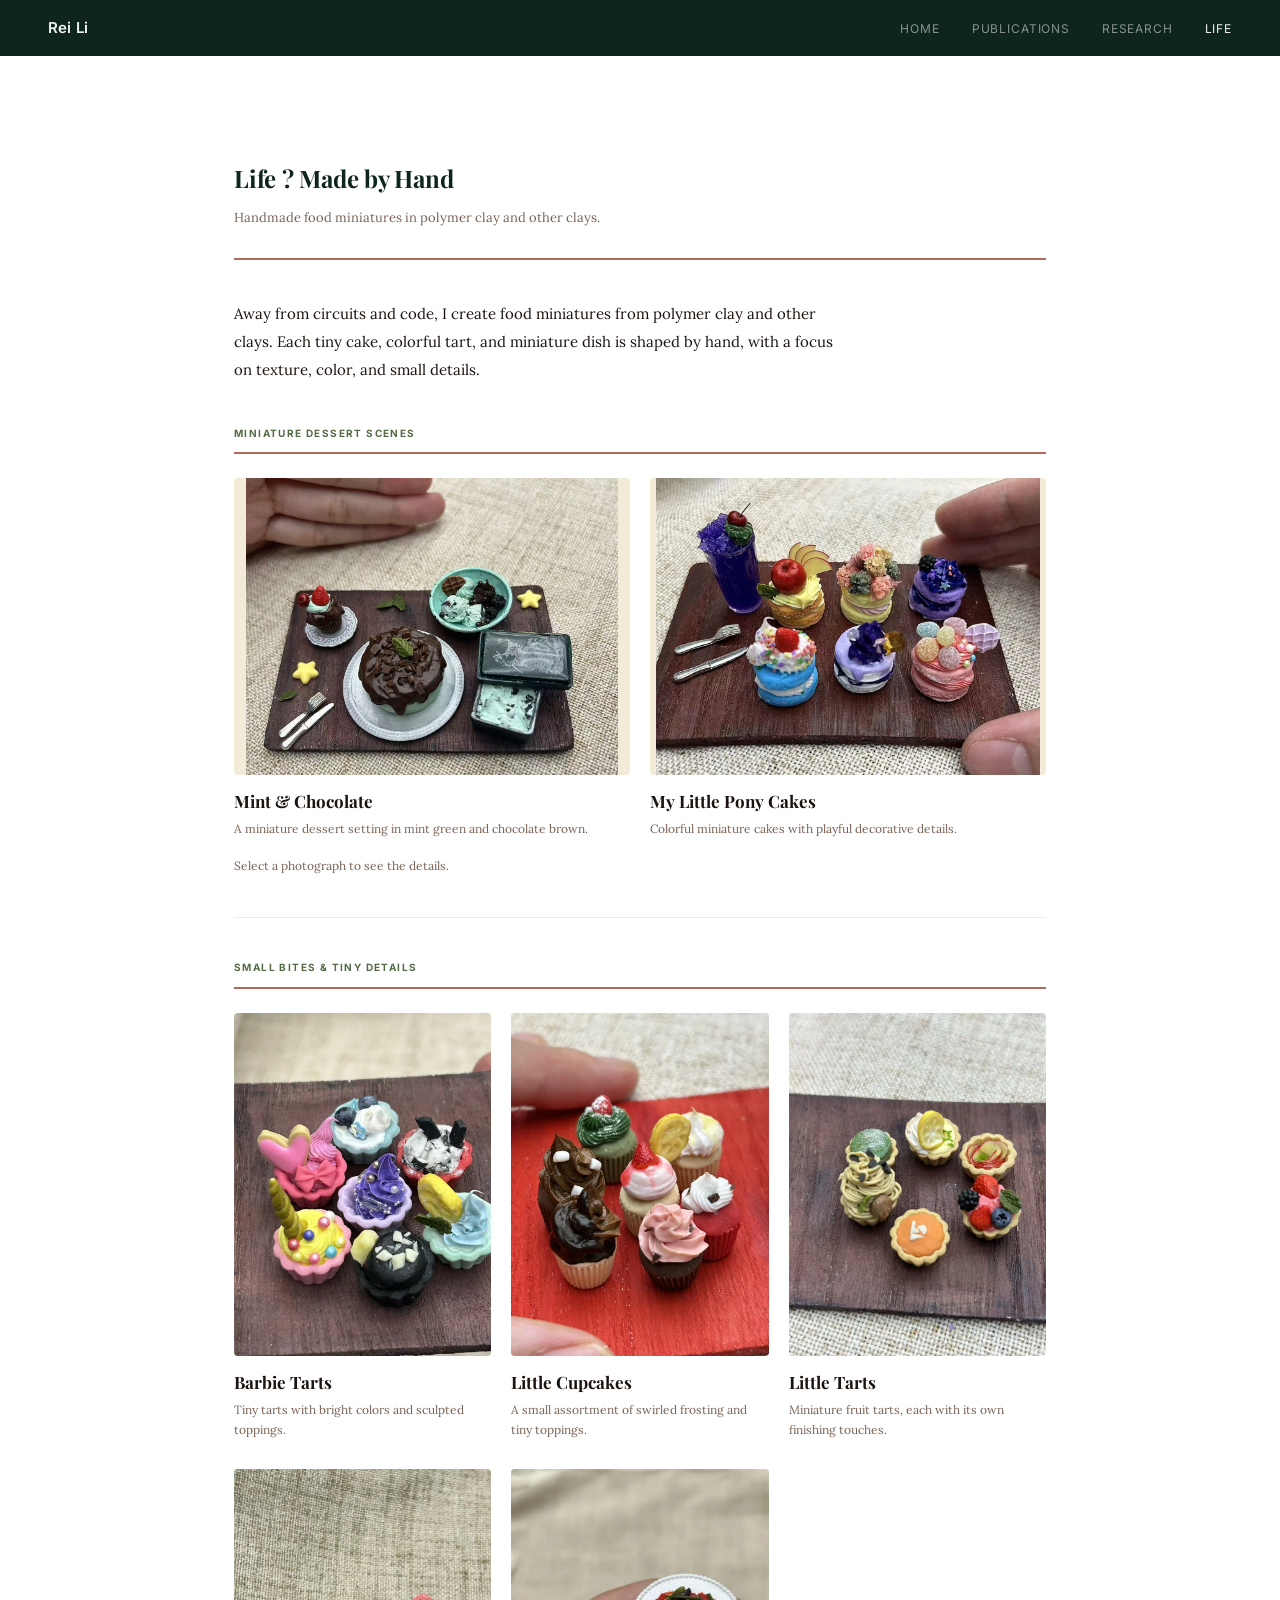
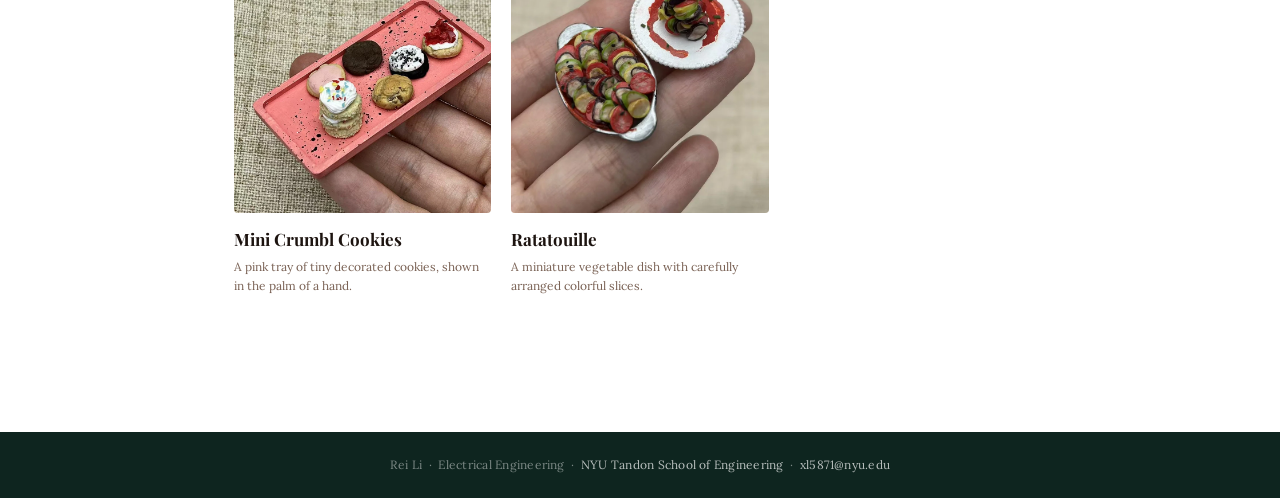
==== life.html @ 64b97b6e "Initial commit" ====
<!DOCTYPE html>
<html lang="en">
<head>
  <meta charset="UTF-8" />
  <meta name="viewport" content="width=device-width, initial-scale=1.0" />
  <title>Life — Rei Li</title>
  <link rel="preconnect" href="https://fonts.googleapis.com" />
  <link rel="preconnect" href="https://fonts.gstatic.com" crossorigin />
  <link href="https://fonts.googleapis.com/css2?family=Playfair+Display:ital,wght@0,600;0,700;1,600&family=Lora:ital,wght@0,400;0,500;1,400&family=Inter:wght@400;500;600;700&display=swap" rel="stylesheet" />
  <link rel="stylesheet" href="style.css" />
  <style>
    :root {
      --dark: #0E251F; --primary: #556B46; --accent: #B26B5A;
      --light: #F2EBD8; --warm: #DFA89A; --text: #1c130f; --muted: #7a6255;
    }
    .life-intro { max-width: 620px; font-size: 15px; }
    .gallery-grid { display: grid; grid-template-columns: repeat(3, minmax(0, 1fr)); gap: 30px 20px; }
    .gallery-featured { grid-template-columns: repeat(2, minmax(0, 1fr)); }
    .gallery-photo { display: block; background: var(--light); border-radius: 4px; overflow: hidden; }
    .gallery-photo img { display: block; width: 100%; height: auto; aspect-ratio: 3 / 4; object-fit: contain; }
    .gallery-featured img { aspect-ratio: 4 / 3; }
    .gallery-photo:focus-visible { outline: 3px solid var(--primary); outline-offset: 4px; }
    figcaption { margin-top: 12px; font-size: 12px; line-height: 1.65; color: var(--muted); }
    figcaption strong { display: block; font-family: 'Playfair Display', Georgia, serif; font-size: 17px; color: var(--text); margin-bottom: 4px; }
    .gallery-note { font-size: 12px; color: var(--muted); margin-top: 16px; }
    @media (max-width: 640px) { .gallery-grid { grid-template-columns: repeat(2, minmax(0, 1fr)); gap: 24px 14px; } }
    @media (max-width: 420px) { .gallery-featured { grid-template-columns: 1fr; } }
  </style>
</head>
<body>

<nav>
  <span class="nav-brand">Rei Li</span>
  <ul class="nav-links">
    <li><a href="index.html">Home</a></li>
    <li><a href="publications.html">Publications</a></li>
    <li><a href="research.html">Research</a></li>
    <li><a href="life.html" class="active">Life</a></li>
  </ul>
</nav>

<main class="page-wrapper">
  <div class="page-header">
    <h1>Life ? Made by Hand</h1>
    <p>Handmade food miniatures in polymer clay and other clays.</p>
  </div>
  <p class="life-intro">Away from circuits and code, I create food miniatures from polymer clay and other clays. Each tiny cake, colorful tart, and miniature dish is shaped by hand, with a focus on texture, color, and small details.</p>
  <section>
    <h2>Miniature Dessert Scenes</h2>
    <div class="gallery-grid gallery-featured">
      <figure class="gallery-card">
        <a class="gallery-photo" href="photo/web/mint-chocolate.webp" aria-label="View Mint &amp; Chocolate at full size">
          <img src="photo/web/mint-chocolate.webp" alt="A miniature dessert setting in mint green and chocolate brown." loading="eager" decoding="async" width="1200" height="956" />
        </a>
        <figcaption><strong>Mint &amp; Chocolate</strong>A miniature dessert setting in mint green and chocolate brown.</figcaption>
      </figure>
      <figure class="gallery-card">
        <a class="gallery-photo" href="photo/web/mlp-cake.webp" aria-label="View My Little Pony Cakes at full size">
          <img src="photo/web/mlp-cake.webp" alt="Colorful miniature cakes with playful decorative details." loading="eager" decoding="async" width="1200" height="928" />
        </a>
        <figcaption><strong>My Little Pony Cakes</strong>Colorful miniature cakes with playful decorative details.</figcaption>
      </figure>
    </div>
    <p class="gallery-note">Select a photograph to see the details.</p>
  </section>
  <section>
    <h2>Small Bites &amp; Tiny Details</h2>
    <div class="gallery-grid">
      <figure class="gallery-card">
        <a class="gallery-photo" href="photo/web/barbie-tart.webp" aria-label="View Barbie Tarts at full size">
          <img src="photo/web/barbie-tart.webp" alt="Tiny tarts with bright colors and sculpted toppings." loading="lazy" decoding="async" width="900" height="1200" />
        </a>
        <figcaption><strong>Barbie Tarts</strong>Tiny tarts with bright colors and sculpted toppings.</figcaption>
      </figure>
      <figure class="gallery-card">
        <a class="gallery-photo" href="photo/web/little-cupcake.webp" aria-label="View Little Cupcakes at full size">
          <img src="photo/web/little-cupcake.webp" alt="A small assortment of swirled frosting and tiny toppings." loading="lazy" decoding="async" width="900" height="1200" />
        </a>
        <figcaption><strong>Little Cupcakes</strong>A small assortment of swirled frosting and tiny toppings.</figcaption>
      </figure>
      <figure class="gallery-card">
        <a class="gallery-photo" href="photo/web/little-tart.webp" aria-label="View Little Tarts at full size">
          <img src="photo/web/little-tart.webp" alt="Miniature fruit tarts, each with its own finishing touches." loading="lazy" decoding="async" width="900" height="1200" />
        </a>
        <figcaption><strong>Little Tarts</strong>Miniature fruit tarts, each with its own finishing touches.</figcaption>
      </figure>
      <figure class="gallery-card">
        <a class="gallery-photo" href="photo/web/mini-crumbl-cookies.webp" aria-label="View Mini Crumbl Cookies at full size">
          <img src="photo/web/mini-crumbl-cookies.webp" alt="A pink tray of tiny decorated cookies, shown in the palm of a hand." loading="lazy" decoding="async" width="900" height="1200" />
        </a>
        <figcaption><strong>Mini Crumbl Cookies</strong>A pink tray of tiny decorated cookies, shown in the palm of a hand.</figcaption>
      </figure>
      <figure class="gallery-card">
        <a class="gallery-photo" href="photo/web/ratatouille.webp" aria-label="View Ratatouille at full size">
          <img src="photo/web/ratatouille.webp" alt="A miniature vegetable dish with carefully arranged colorful slices." loading="lazy" decoding="async" width="900" height="1200" />
        </a>
        <figcaption><strong>Ratatouille</strong>A miniature vegetable dish with carefully arranged colorful slices.</figcaption>
      </figure>
    </div>
  </section>
</main>

<footer>
  Rei Li &nbsp;·&nbsp; Electrical Engineering &nbsp;·&nbsp;
  <a href="https://engineering.nyu.edu/" target="_blank">NYU Tandon School of Engineering</a>
  &nbsp;·&nbsp;
  <a href="mailto:xl5871@nyu.edu">xl5871@nyu.edu</a>
</footer>

</body>
</html>
---- style.css ----
/* ── Default theme variables (overridden per page) ── */
:root {
  --dark:    #1a1a1a;
  --primary: #444;
  --accent:  #ccc;
  --light:   #f5f5f5;
  --warm:    #999;
  --text:    #1a1a1a;
  --muted:   #777;
}

*, *::before, *::after { box-sizing: border-box; margin: 0; padding: 0; }

body {
  font-family: 'Lora', Georgia, serif;
  font-size: 17px;
  line-height: 1.85;
  color: var(--text);
  background: #fff;
}

h1, h2, h3 {
  font-family: 'Playfair Display', Georgia, serif;
}

a { color: var(--primary); text-decoration: none; }
a:hover { text-decoration: underline; }

/* ── NAV ── */
nav {
  position: sticky;
  top: 0;
  z-index: 100;
  background: var(--dark);
  display: flex;
  align-items: center;
  justify-content: space-between;
  padding: 0 48px;
  height: 56px;
}

.nav-brand {
  color: rgba(255,255,255,0.95);
  font-family: 'Inter', sans-serif;
  font-size: 15px;
  font-weight: 600;
  letter-spacing: 0.01em;
}

.nav-links {
  display: flex;
  gap: 32px;
  list-style: none;
}

.nav-links a {
  color: rgba(255,255,255,0.5);
  font-family: 'Inter', sans-serif;
  font-size: 12px;
  letter-spacing: 0.07em;
  text-transform: uppercase;
  transition: color 0.2s;
}

.nav-links a:hover,
.nav-links a.active {
  color: rgba(255,255,255,0.95);
  text-decoration: none;
}

/* ── PAGE SHELL ── */
.page-wrapper {
  max-width: 860px;
  margin: 0 auto;
  padding: 56px 24px 96px;
}

/* ── HOME HERO ── */
.hero {
  display: grid;
  grid-template-columns: 1fr;
  gap: 48px;
  align-items: start;
  padding: 56px 0 48px;
  border-bottom: 1px solid var(--accent);
}

.hero-info h1 {
  font-size: 28px;
  font-weight: 700;
  letter-spacing: -0.01em;
  color: var(--dark);
  margin-bottom: 4px;
}

.hero-info .title {
  font-size: 14px;
  color: var(--primary);
  font-weight: 500;
  margin-bottom: 2px;
}

.hero-info .institution {
  font-size: 13px;
  color: var(--muted);
  margin-bottom: 20px;
}

.hero-bio {
  font-size: 16px;
  line-height: 1.85;
  margin-bottom: 14px;
}

.contact-links {
  display: flex;
  flex-wrap: wrap;
  gap: 8px;
  margin-top: 20px;
}

.contact-links a {
  display: inline-flex;
  align-items: center;
  gap: 5px;
  font-size: 12px;
  padding: 4px 14px;
  border: 1px solid var(--primary);
  border-radius: 2px;
  color: var(--primary);
  transition: background 0.2s, color 0.2s;
}

.contact-links a:hover {
  background: var(--primary);
  color: #fff;
  text-decoration: none;
}

/* ── SECTIONS ── */
section {
  padding: 40px 0;
  border-bottom: 1px solid var(--light);
}

section:last-child { border-bottom: none; }

section h2 {
  font-family: 'Inter', sans-serif;
  font-size: 10px;
  font-weight: 700;
  letter-spacing: 0.14em;
  text-transform: uppercase;
  color: var(--primary);
  margin-bottom: 24px;
  padding-bottom: 10px;
  border-bottom: 2px solid var(--accent);
}

section h3 {
  font-size: 14px;
  font-weight: 600;
  margin-bottom: 4px;
}

/* ── INTERESTS ── */
.interests-grid {
  display: grid;
  grid-template-columns: 1fr 1fr;
  gap: 24px;
}

.interest-group p {
  font-size: 11px;
  font-weight: 700;
  color: var(--primary);
  text-transform: uppercase;
  letter-spacing: 0.08em;
  margin-bottom: 10px;
}

.interest-group ul {
  list-style: none;
  display: flex;
  flex-direction: column;
  gap: 5px;
}

.interest-group ul li {
  font-size: 15px;
  padding-left: 14px;
  position: relative;
}

.interest-group ul li::before {
  content: '–';
  position: absolute;
  left: 0;
  color: var(--warm);
}

/* ── PUBLICATION ENTRIES ── */
.pub-group { margin-bottom: 28px; }

.pub-group-title {
  font-size: 11px;
  font-weight: 600;
  color: var(--muted);
  text-transform: uppercase;
  letter-spacing: 0.08em;
  margin-bottom: 12px;
}

.pub-entry {
  display: grid;
  grid-template-columns: 44px 1fr;
  gap: 0 10px;
  margin-bottom: 20px;
  align-items: start;
}

.pub-id {
  font-size: 11px;
  font-weight: 700;
  color: var(--primary);
  padding-top: 2px;
  font-family: 'Courier New', monospace;
}

.pub-body h3 {
  font-size: 15.5px;
  font-weight: 600;
  line-height: 1.45;
  margin-bottom: 5px;
}

.pub-meta {
  font-size: 12px;
  color: var(--muted);
  margin-bottom: 6px;
  display: flex;
  align-items: center;
  flex-wrap: wrap;
  gap: 6px;
}

.pub-venue { font-style: italic; }

.badge {
  display: inline-block;
  font-family: 'Inter', sans-serif;
  font-size: 10px;
  font-weight: 700;
  padding: 2px 8px;
  border-radius: 2px;
  letter-spacing: 0.04em;
}

.badge-published,
.badge-accepted {
  background: var(--light);
  color: var(--primary);
  border: 1px solid var(--accent);
}

.badge-review {
  background: transparent;
  color: var(--warm);
  border: 1px solid var(--warm);
}

.badge-ei {
  background: var(--warm);
  color: #fff;
}

.badge-thesis {
  background: var(--dark);
  color: #fff;
}

.badge-prep {
  background: transparent;
  color: var(--dark);
  border: 1px solid var(--dark);
}

.pub-abstract {
  font-size: 14px;
  color: #555;
  line-height: 1.7;
  margin-top: 6px;
}

/* ── EXPERIENCE ── */
.exp-entry { margin-bottom: 28px; }

.exp-header {
  display: flex;
  justify-content: space-between;
  align-items: baseline;
  flex-wrap: wrap;
  gap: 4px;
  margin-bottom: 3px;
}

.exp-org {
  font-size: 14px;
  font-weight: 600;
}

.exp-role {
  font-size: 13px;
  color: var(--primary);
}

.exp-meta {
  font-size: 12px;
  color: var(--muted);
  margin-bottom: 6px;
}

.exp-body { font-size: 15px; line-height: 1.75; }

/* ── PROJECT CARDS ── */
.project-card {
  border: 1px solid var(--accent);
  border-left: 3px solid var(--primary);
  border-radius: 2px;
  padding: 20px 24px;
  margin-bottom: 20px;
  background: var(--light);
}

.project-card h3 { font-size: 15px; margin-bottom: 6px; }

.project-status {
  display: inline-block;
  font-size: 10px;
  font-weight: 700;
  color: var(--warm);
  text-transform: uppercase;
  letter-spacing: 0.08em;
  margin-bottom: 10px;
}

.project-card p {
  font-size: 15px;
  line-height: 1.75;
  margin-bottom: 12px;
}

.tags { display: flex; flex-wrap: wrap; gap: 6px; }

.tag {
  font-family: 'Inter', sans-serif;
  font-size: 11px;
  background: #fff;
  border: 1px solid var(--accent);
  color: var(--primary);
  padding: 2px 9px;
  border-radius: 2px;
}

/* ── SKILLS TABLE ── */
.skills-table { width: 100%; border-collapse: collapse; font-size: 13px; font-family: 'Inter', sans-serif; }

.skills-table td { padding: 9px 12px; vertical-align: top; }

.skills-table tr:nth-child(odd) td { background: var(--light); }

.skills-table td:first-child {
  font-weight: 600;
  color: var(--primary);
  width: 180px;
  white-space: nowrap;
}

/* ── PAGE HEADER (inner pages) ── */
.page-header {
  padding: 44px 0 28px;
  border-bottom: 2px solid var(--accent);
  margin-bottom: 40px;
}

.page-header h1 {
  font-size: 24px;
  font-weight: 700;
  letter-spacing: -0.01em;
  color: var(--dark);
}

.page-header p {
  font-size: 13px;
  color: var(--muted);
  margin-top: 6px;
}

/* ── FOOTER ── */
footer {
  background: var(--dark);
  color: rgba(255,255,255,0.45);
  text-align: center;
  font-size: 12px;
  padding: 22px 24px;
  letter-spacing: 0.02em;
}

footer a { color: rgba(255,255,255,0.7); }
footer a:hover { color: #fff; }

/* ── RESPONSIVE ── */
@media (max-width: 640px) {
  .hero { grid-template-columns: 1fr; }
  .interests-grid { grid-template-columns: 1fr; }
  nav { padding: 0 20px; }
  .nav-links { gap: 16px; }
  .exp-header { flex-direction: column; }
}
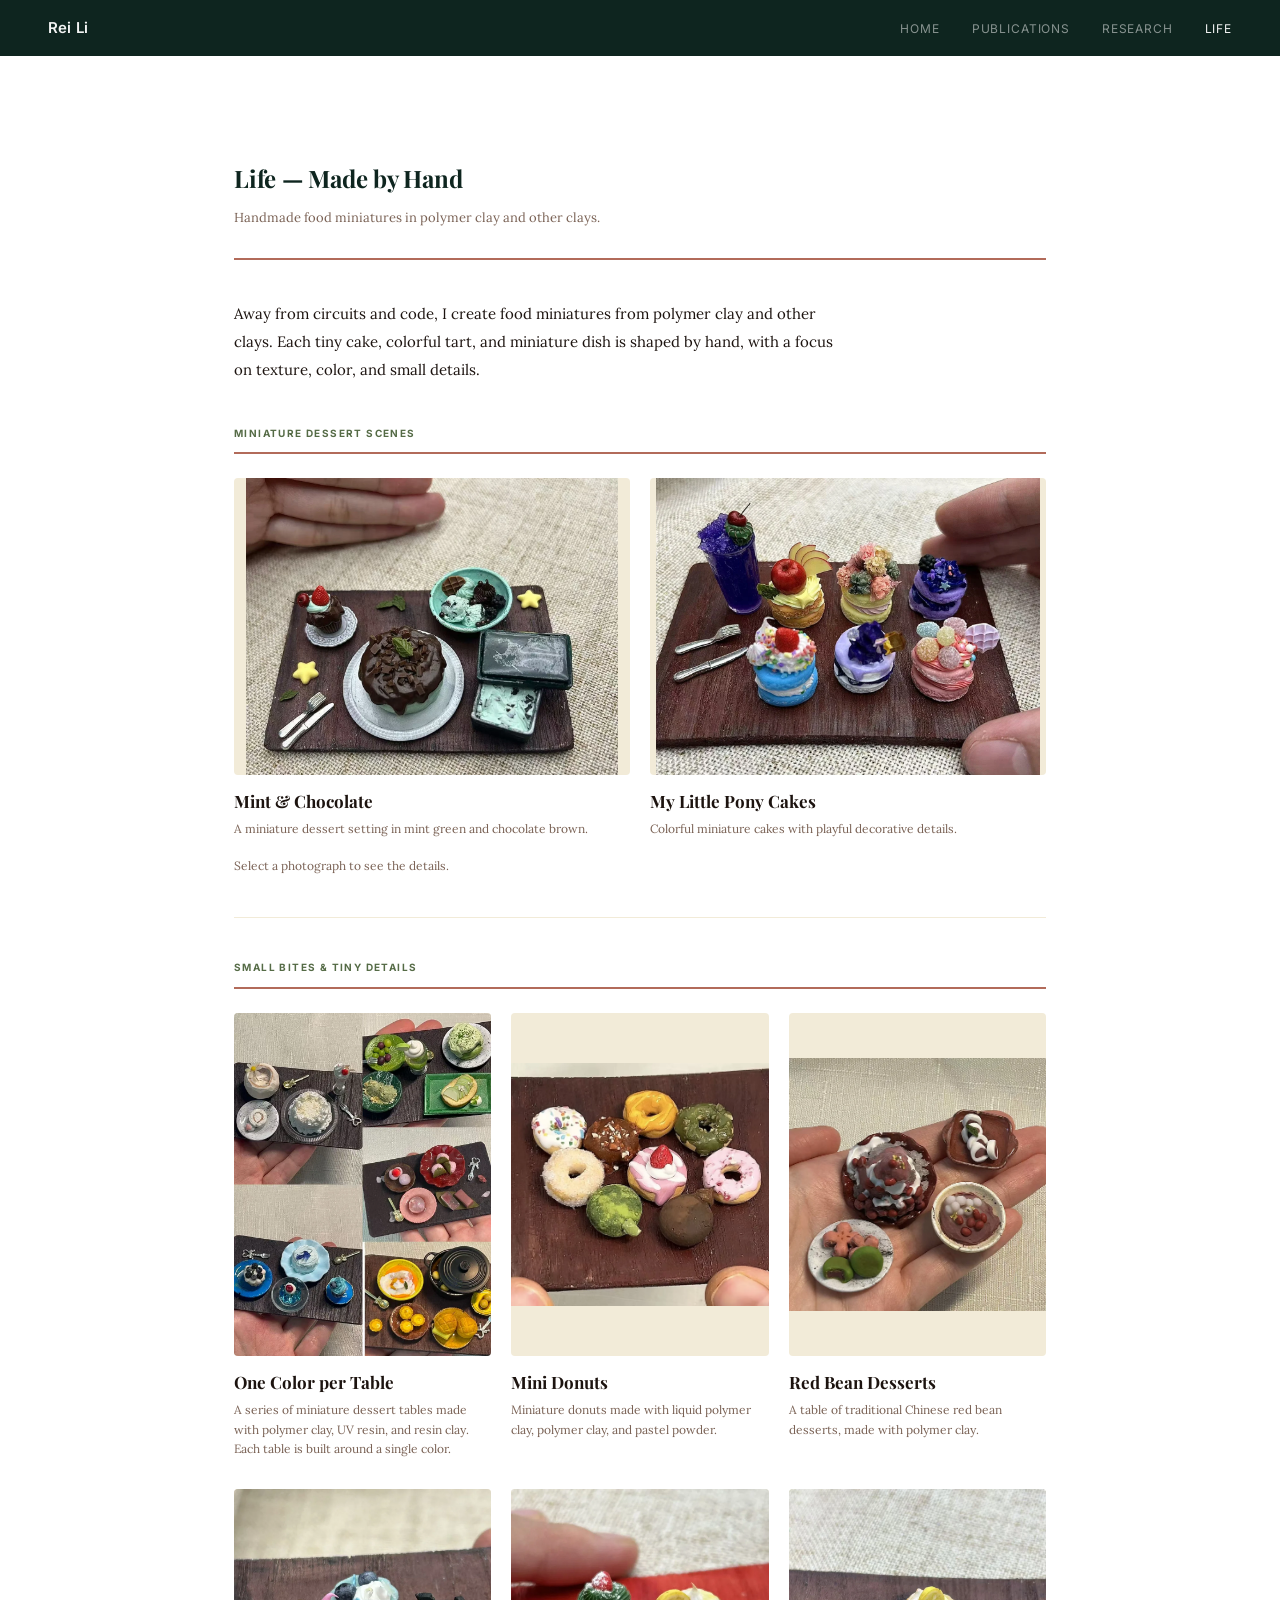
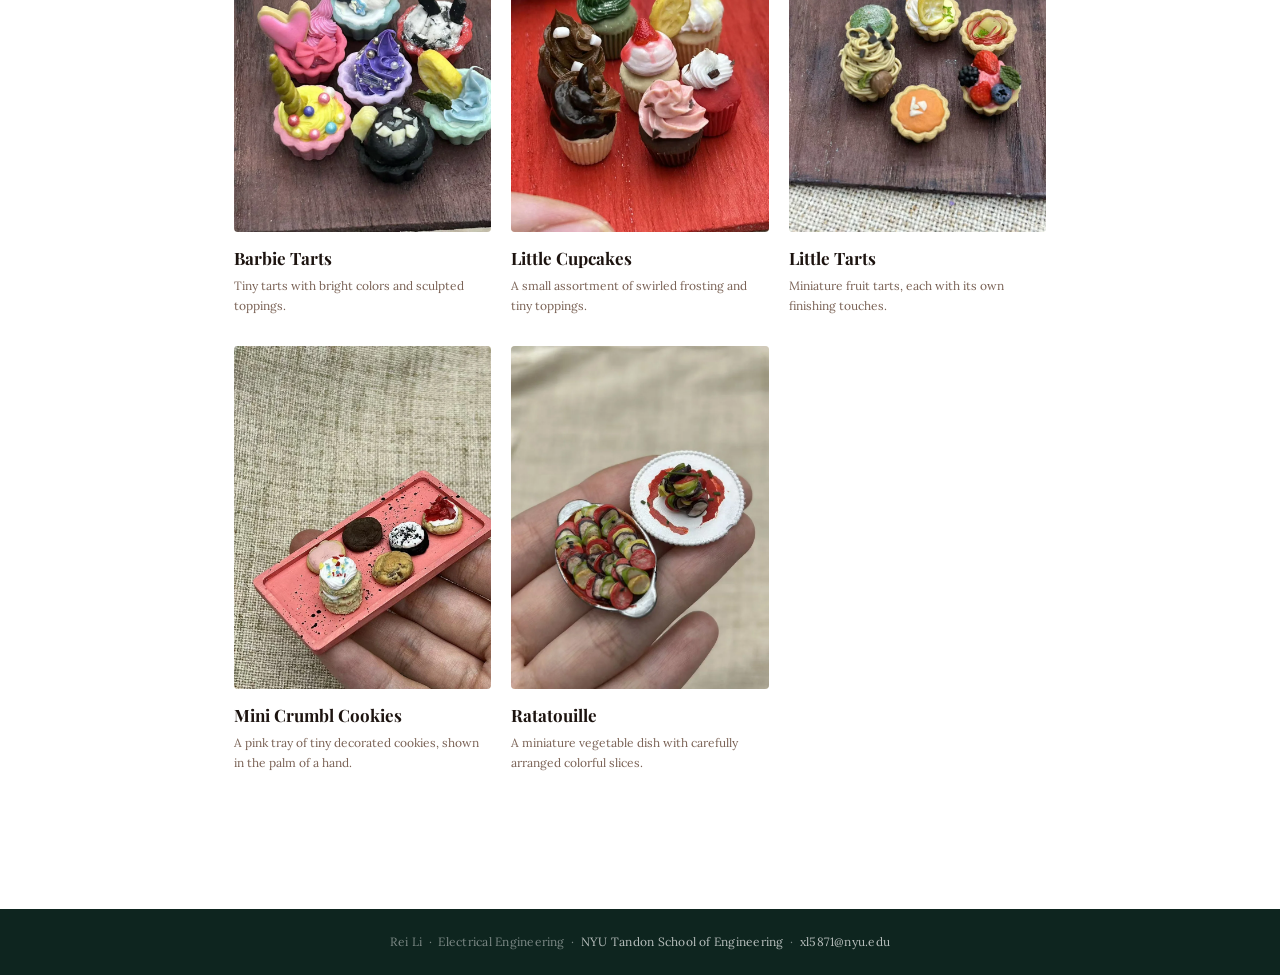
==== commit 2a747785: "Add new miniature works to Life page Co-Authored-By: Claude Opus 5.5 <noreply@anthropic.com>" ====
--- a/life.html
+++ b/life.html
@@ -41,7 +41,7 @@
 
 <main class="page-wrapper">
   <div class="page-header">
-    <h1>Life ? Made by Hand</h1>
+    <h1>Life — Made by Hand</h1>
     <p>Handmade food miniatures in polymer clay and other clays.</p>
   </div>
   <p class="life-intro">Away from circuits and code, I create food miniatures from polymer clay and other clays. Each tiny cake, colorful tart, and miniature dish is shaped by hand, with a focus on texture, color, and small details.</p>
@@ -66,6 +66,24 @@
   <section>
     <h2>Small Bites &amp; Tiny Details</h2>
     <div class="gallery-grid">
+      <figure class="gallery-card">
+        <a class="gallery-photo" href="photo/web/all-colored.webp" aria-label="View One Color per Table at full size">
+          <img src="photo/web/all-colored.webp" alt="A series of miniature dessert tables made with polymer clay, UV resin, and resin clay. Each table is built around a single color." loading="lazy" decoding="async" width="900" height="1200" />
+        </a>
+        <figcaption><strong>One Color per Table</strong>A series of miniature dessert tables made with polymer clay, UV resin, and resin clay. Each table is built around a single color.</figcaption>
+      </figure>
+      <figure class="gallery-card">
+        <a class="gallery-photo" href="photo/web/donut.webp" aria-label="View Mini Donuts at full size">
+          <img src="photo/web/donut.webp" alt="Miniature donuts made with liquid polymer clay, polymer clay, and pastel powder." loading="lazy" decoding="async" width="1170" height="1106" />
+        </a>
+        <figcaption><strong>Mini Donuts</strong>Miniature donuts made with liquid polymer clay, polymer clay, and pastel powder.</figcaption>
+      </figure>
+      <figure class="gallery-card">
+        <a class="gallery-photo" href="photo/web/red-bean.webp" aria-label="View Red Bean Desserts at full size">
+          <img src="photo/web/red-bean.webp" alt="A table of traditional Chinese red bean desserts, made with polymer clay." loading="lazy" decoding="async" width="1200" height="1182" />
+        </a>
+        <figcaption><strong>Red Bean Desserts</strong>A table of traditional Chinese red bean desserts, made with polymer clay.</figcaption>
+      </figure>
       <figure class="gallery-card">
         <a class="gallery-photo" href="photo/web/barbie-tart.webp" aria-label="View Barbie Tarts at full size">
           <img src="photo/web/barbie-tart.webp" alt="Tiny tarts with bright colors and sculpted toppings." loading="lazy" decoding="async" width="900" height="1200" />
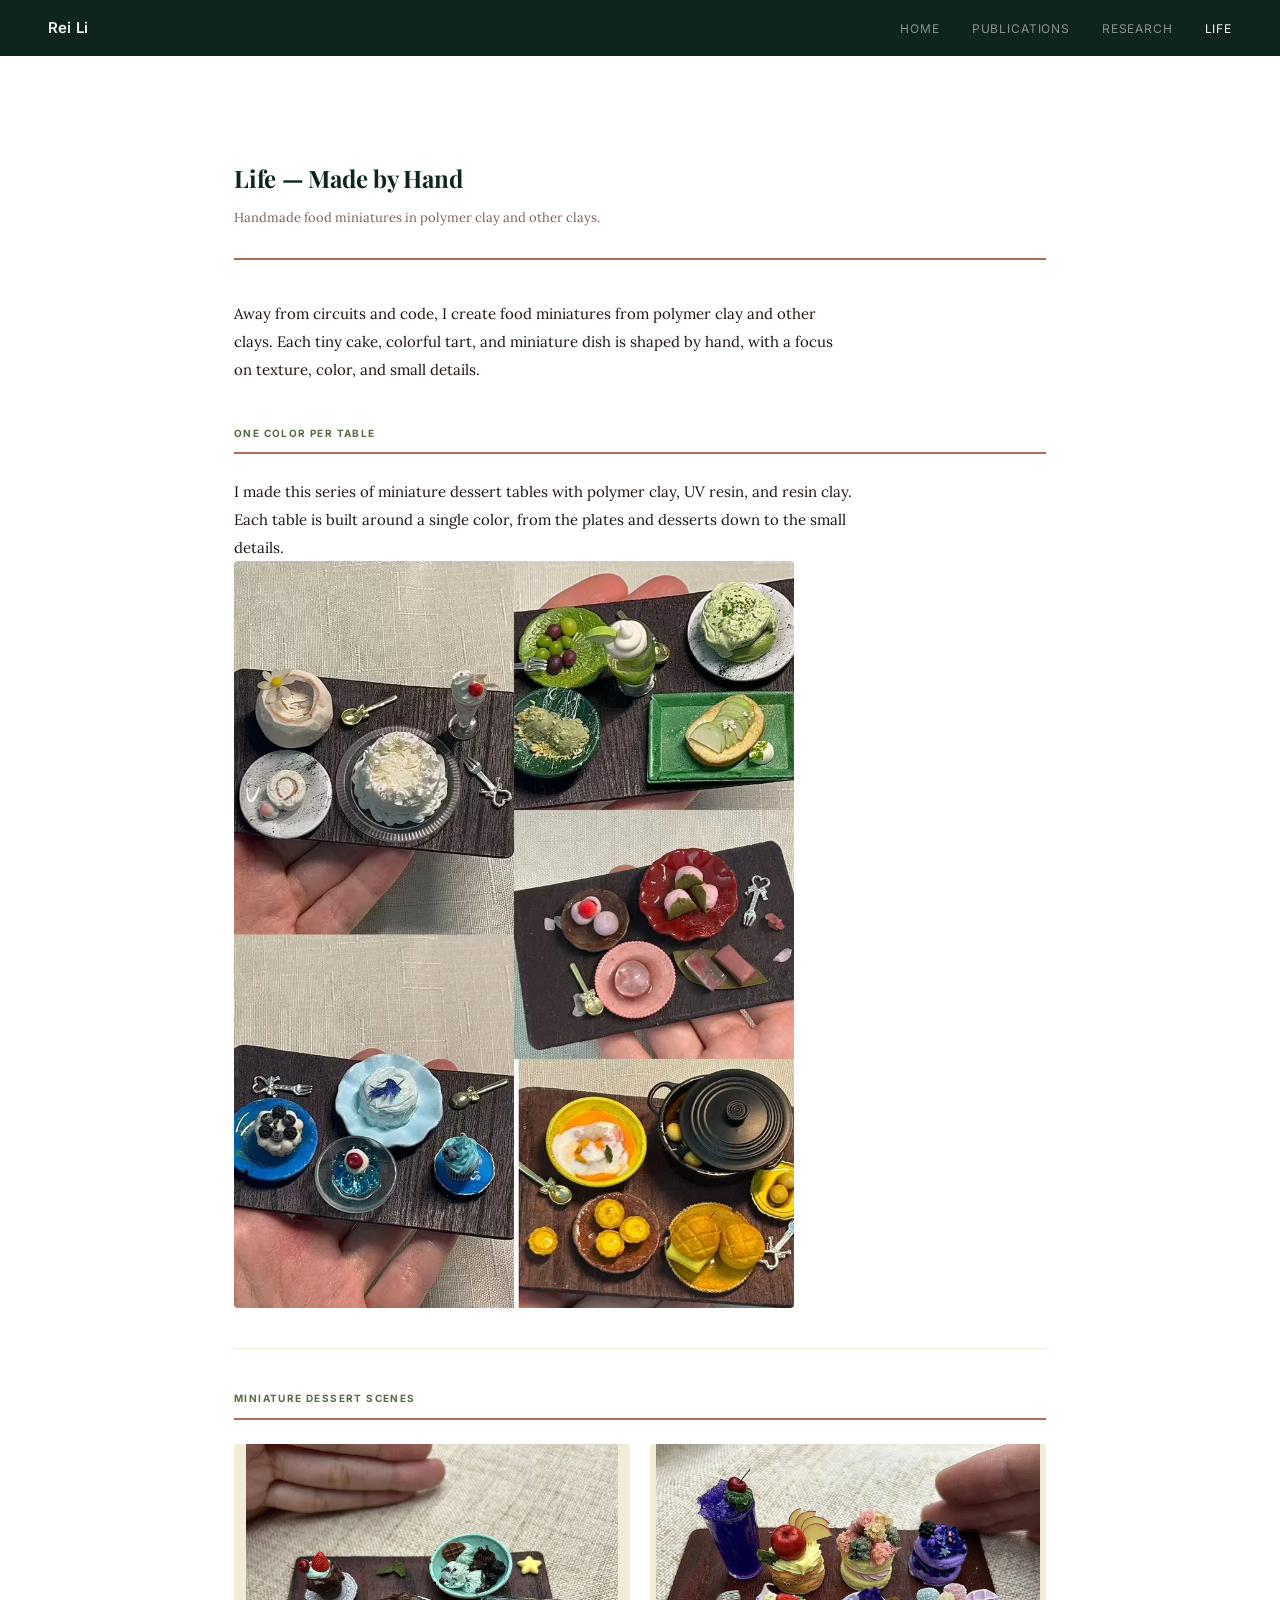
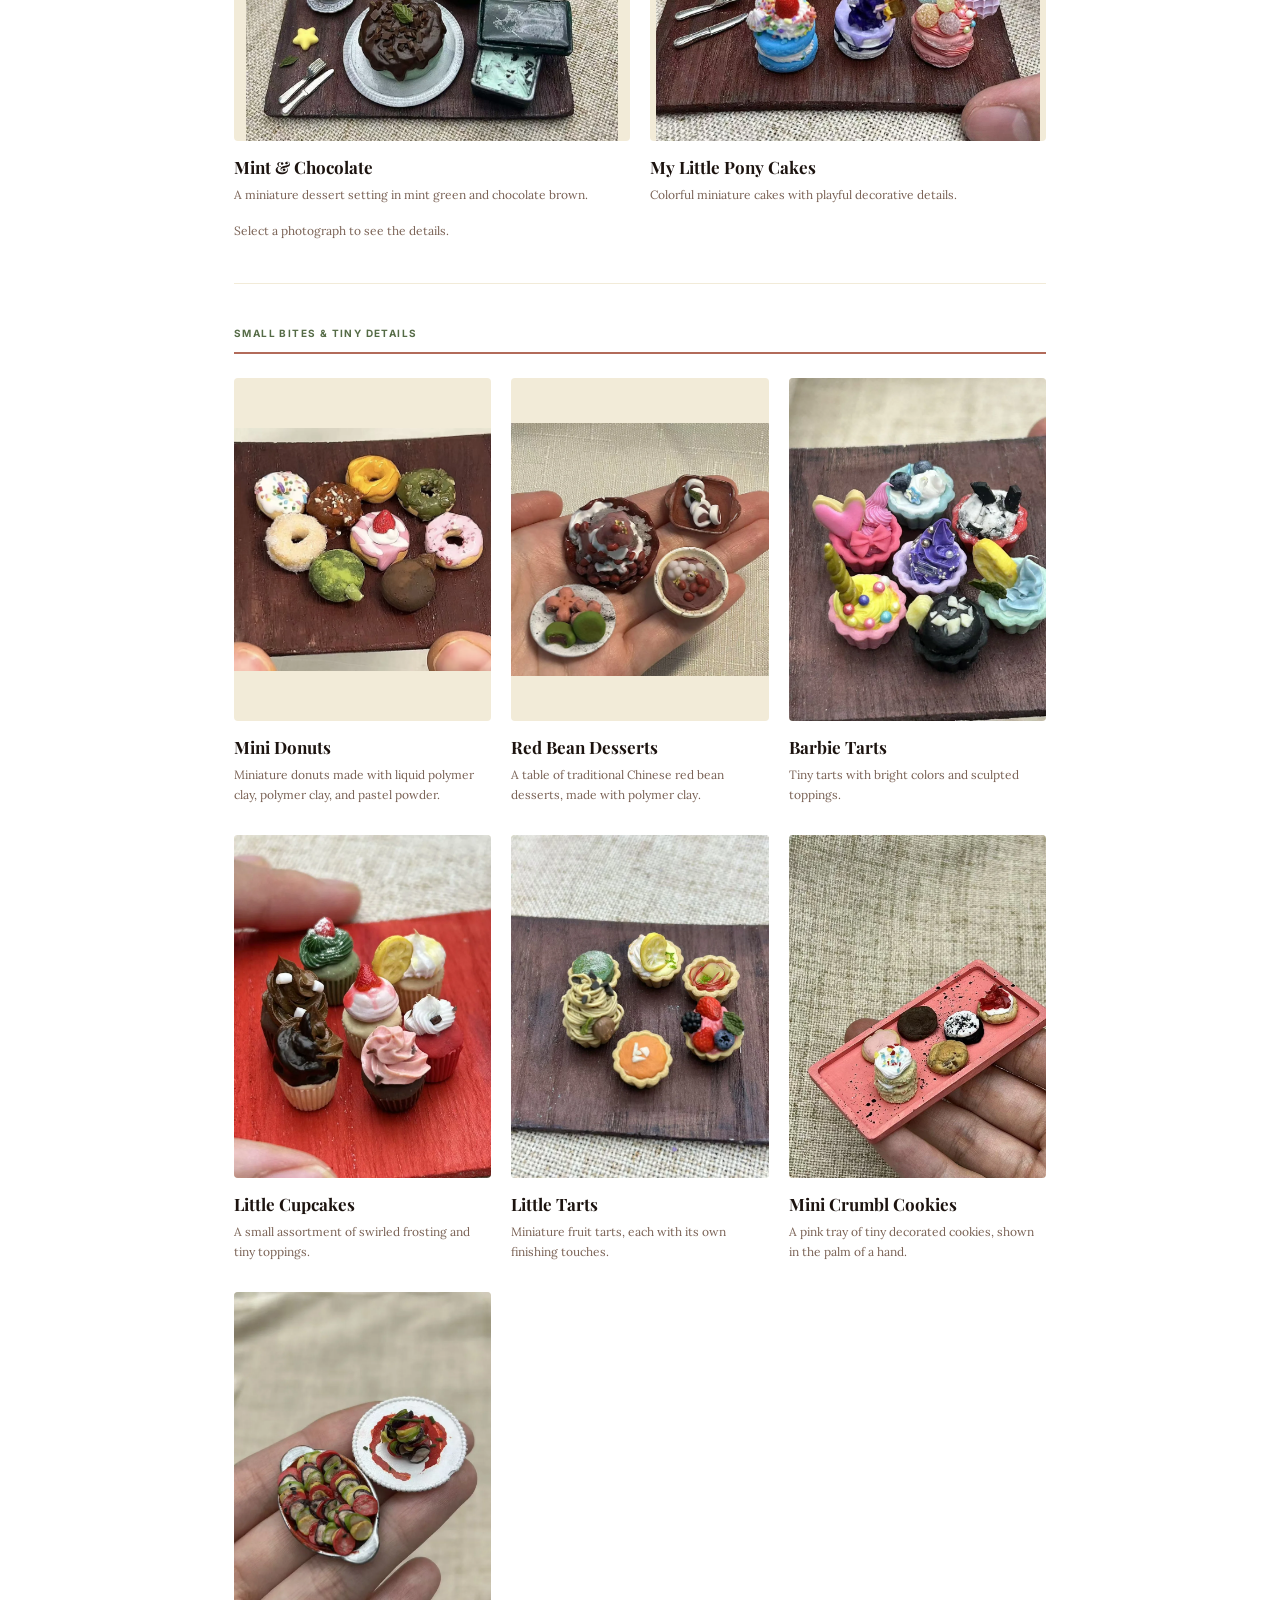
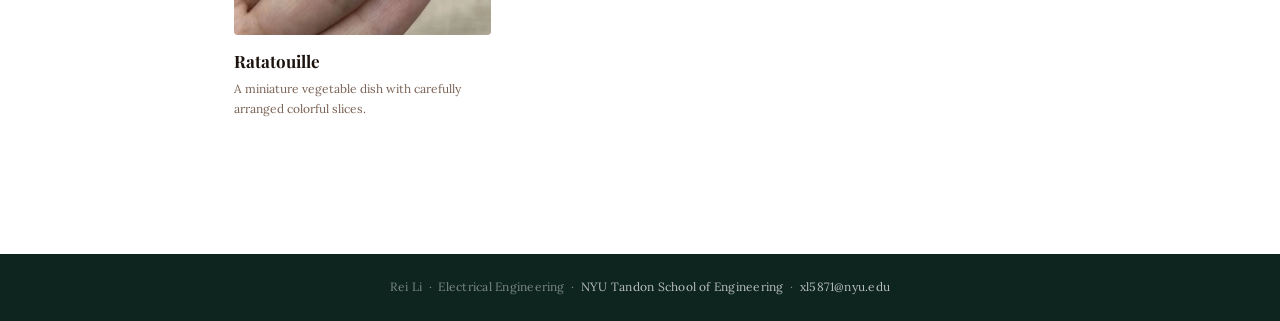
==== commit 2277ba76: "Feature One Color per Table series at top of Life page Co-Authored-By: Claude Opus 5.5 <noreply@anth" ====
--- a/life.html
+++ b/life.html
@@ -22,6 +22,8 @@
     .gallery-photo:focus-visible { outline: 3px solid var(--primary); outline-offset: 4px; }
     figcaption { margin-top: 12px; font-size: 12px; line-height: 1.65; color: var(--muted); }
     figcaption strong { display: block; font-family: 'Playfair Display', Georgia, serif; font-size: 17px; color: var(--text); margin-bottom: 4px; }
+    .gallery-hero { max-width: 560px; }
+    .gallery-hero .gallery-photo img { aspect-ratio: auto; }
     .gallery-note { font-size: 12px; color: var(--muted); margin-top: 16px; }
     @media (max-width: 640px) { .gallery-grid { grid-template-columns: repeat(2, minmax(0, 1fr)); gap: 24px 14px; } }
     @media (max-width: 420px) { .gallery-featured { grid-template-columns: 1fr; } }
@@ -46,6 +48,15 @@
   </div>
   <p class="life-intro">Away from circuits and code, I create food miniatures from polymer clay and other clays. Each tiny cake, colorful tart, and miniature dish is shaped by hand, with a focus on texture, color, and small details.</p>
   <section>
+    <h2>One Color per Table</h2>
+    <p class="life-intro">I made this series of miniature dessert tables with polymer clay, UV resin, and resin clay. Each table is built around a single color, from the plates and desserts down to the small details.</p>
+    <figure class="gallery-card gallery-hero">
+      <a class="gallery-photo" href="photo/web/all-colored.webp" aria-label="View One Color per Table at full size">
+        <img src="photo/web/all-colored.webp" alt="A series of miniature dessert tables made with polymer clay, UV resin, and resin clay. Each table is built around a single color." loading="eager" decoding="async" width="900" height="1200" />
+      </a>
+    </figure>
+  </section>
+  <section>
     <h2>Miniature Dessert Scenes</h2>
     <div class="gallery-grid gallery-featured">
       <figure class="gallery-card">
@@ -66,12 +77,6 @@
   <section>
     <h2>Small Bites &amp; Tiny Details</h2>
     <div class="gallery-grid">
-      <figure class="gallery-card">
-        <a class="gallery-photo" href="photo/web/all-colored.webp" aria-label="View One Color per Table at full size">
-          <img src="photo/web/all-colored.webp" alt="A series of miniature dessert tables made with polymer clay, UV resin, and resin clay. Each table is built around a single color." loading="lazy" decoding="async" width="900" height="1200" />
-        </a>
-        <figcaption><strong>One Color per Table</strong>A series of miniature dessert tables made with polymer clay, UV resin, and resin clay. Each table is built around a single color.</figcaption>
-      </figure>
       <figure class="gallery-card">
         <a class="gallery-photo" href="photo/web/donut.webp" aria-label="View Mini Donuts at full size">
           <img src="photo/web/donut.webp" alt="Miniature donuts made with liquid polymer clay, polymer clay, and pastel powder." loading="lazy" decoding="async" width="1170" height="1106" />
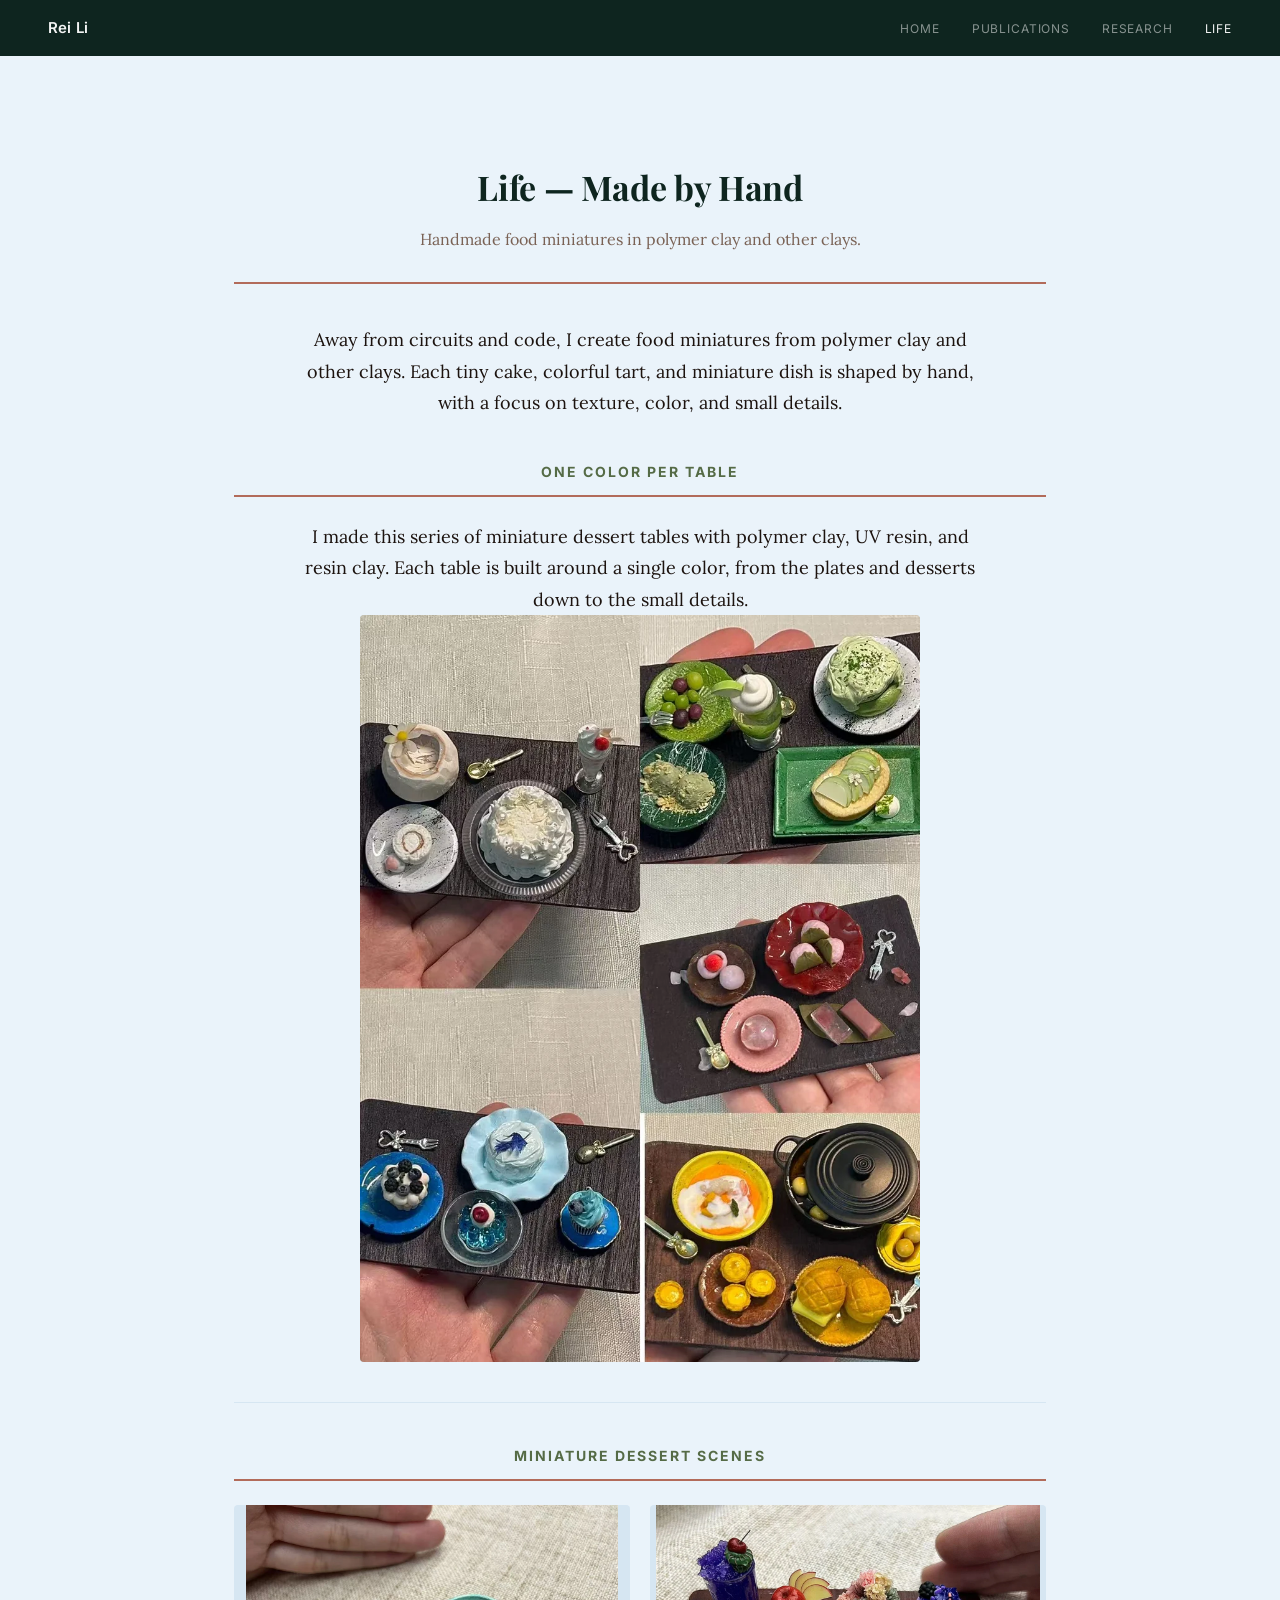
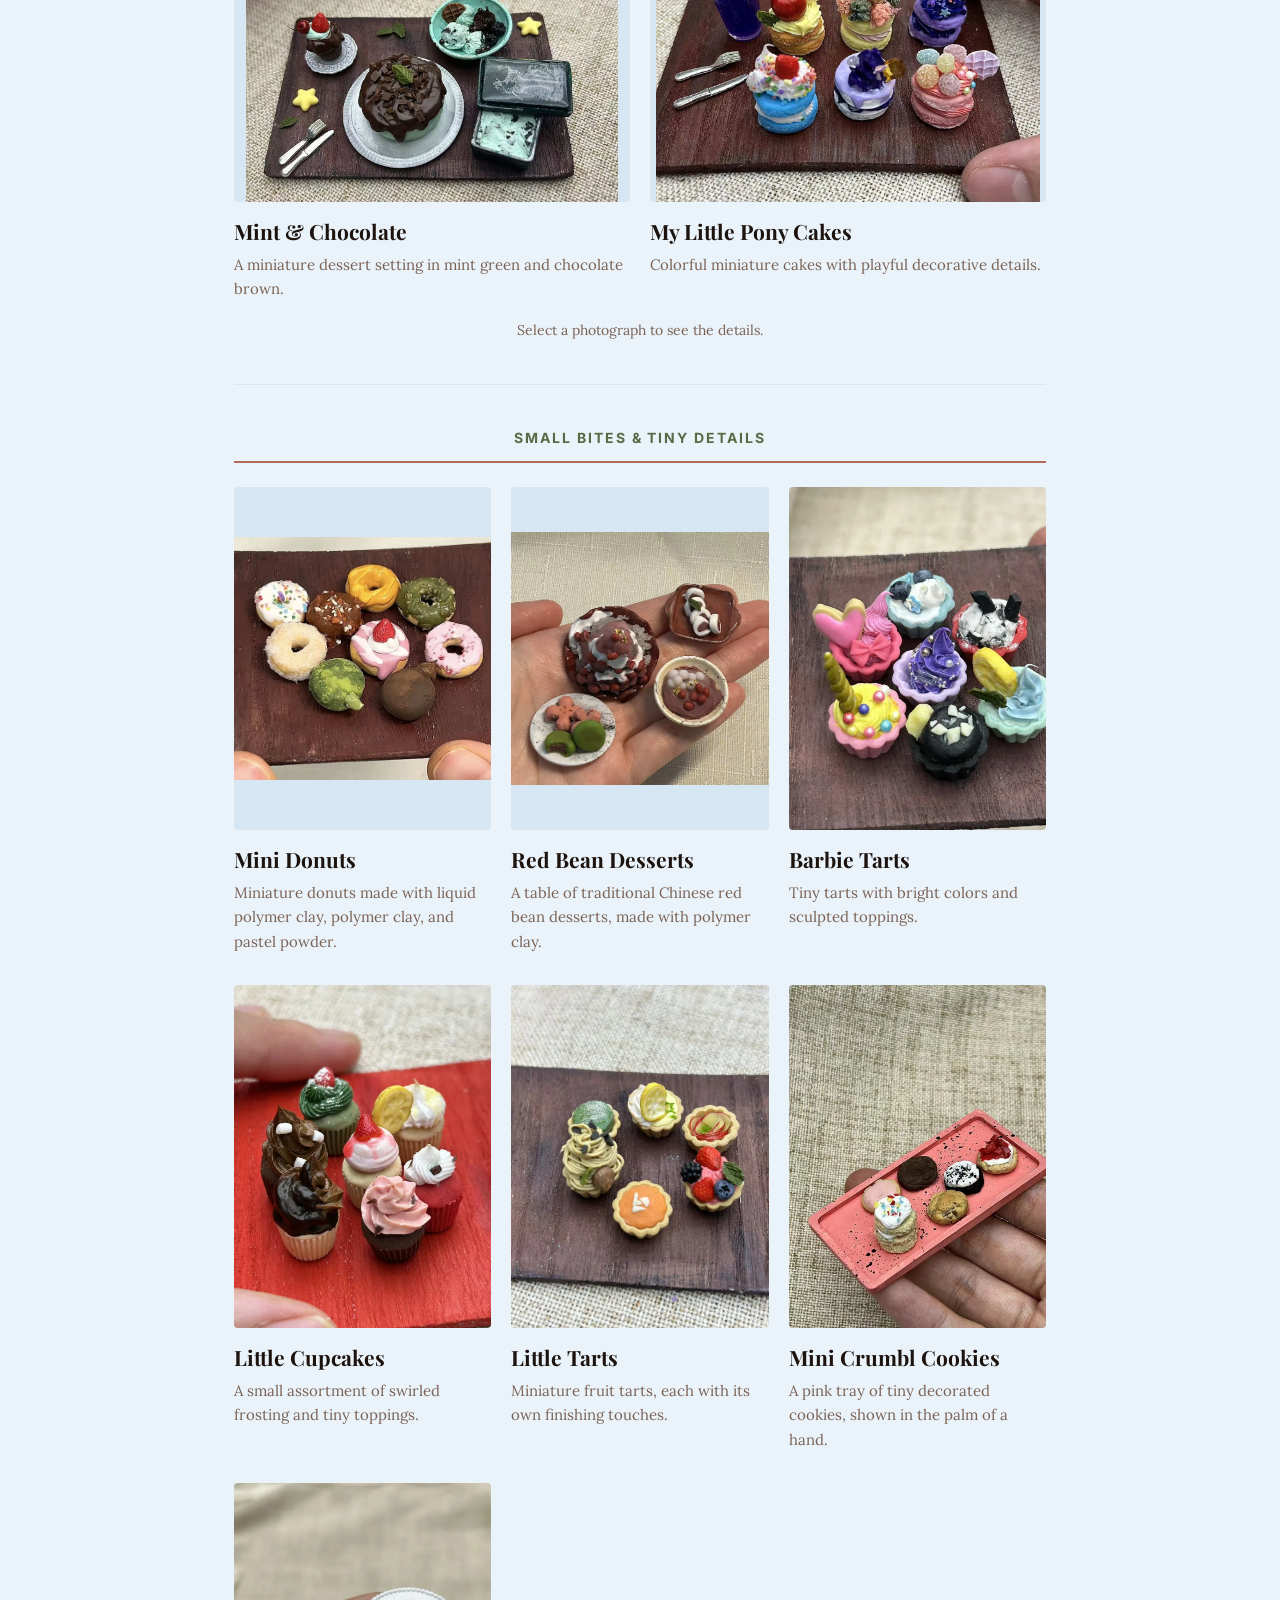
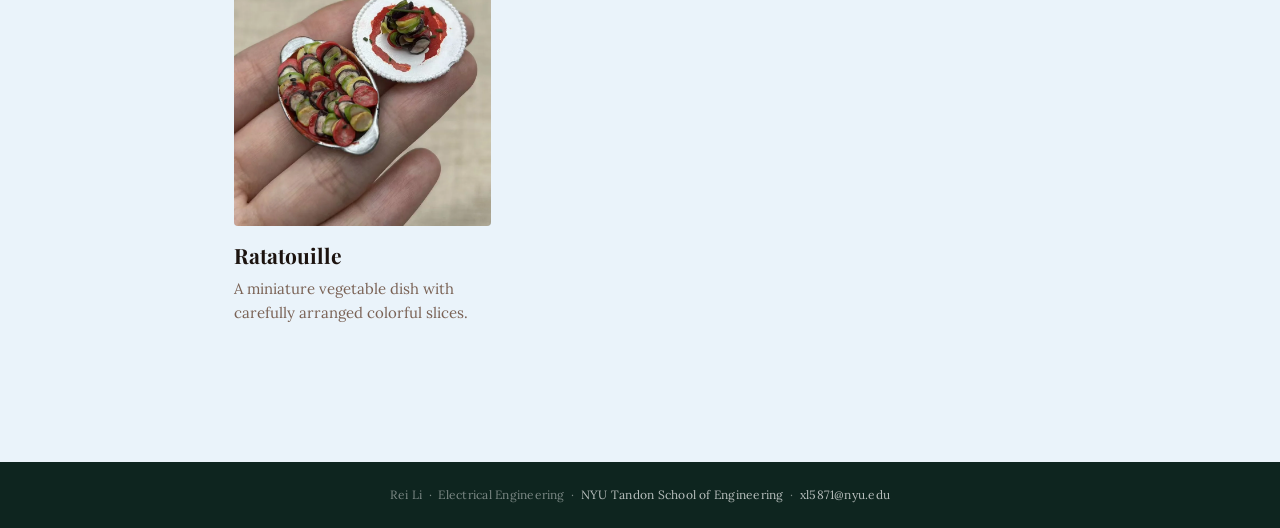
==== commit cae6adfb: "Restyle Life page: light blue background, centered headings, larger text Co-Authored-By: Claude Opus" ====
--- a/life.html
+++ b/life.html
@@ -11,20 +11,25 @@
   <style>
     :root {
       --dark: #0E251F; --primary: #556B46; --accent: #B26B5A;
-      --light: #F2EBD8; --warm: #DFA89A; --text: #1c130f; --muted: #7a6255;
+      --light: #D6E6F2; --warm: #DFA89A; --text: #1c130f; --muted: #7a6255;
     }
-    .life-intro { max-width: 620px; font-size: 15px; }
+    body { background: #EAF3FA; }
+    .page-header, section h2 { text-align: center; }
+    .page-header h1 { font-size: 34px; }
+    .page-header p { font-size: 16px; }
+    section h2 { font-size: 14px; }
+    .life-intro { max-width: 680px; font-size: 18px; line-height: 1.75; margin-left: auto; margin-right: auto; text-align: center; }
     .gallery-grid { display: grid; grid-template-columns: repeat(3, minmax(0, 1fr)); gap: 30px 20px; }
     .gallery-featured { grid-template-columns: repeat(2, minmax(0, 1fr)); }
     .gallery-photo { display: block; background: var(--light); border-radius: 4px; overflow: hidden; }
     .gallery-photo img { display: block; width: 100%; height: auto; aspect-ratio: 3 / 4; object-fit: contain; }
     .gallery-featured img { aspect-ratio: 4 / 3; }
     .gallery-photo:focus-visible { outline: 3px solid var(--primary); outline-offset: 4px; }
-    figcaption { margin-top: 12px; font-size: 12px; line-height: 1.65; color: var(--muted); }
-    figcaption strong { display: block; font-family: 'Playfair Display', Georgia, serif; font-size: 17px; color: var(--text); margin-bottom: 4px; }
-    .gallery-hero { max-width: 560px; }
+    figcaption { margin-top: 12px; font-size: 15px; line-height: 1.65; color: var(--muted); }
+    figcaption strong { display: block; font-family: 'Playfair Display', Georgia, serif; font-size: 21px; color: var(--text); margin-bottom: 4px; }
+    .gallery-hero { max-width: 560px; margin-left: auto; margin-right: auto; }
     .gallery-hero .gallery-photo img { aspect-ratio: auto; }
-    .gallery-note { font-size: 12px; color: var(--muted); margin-top: 16px; }
+    .gallery-note { font-size: 14px; color: var(--muted); margin-top: 16px; text-align: center; }
     @media (max-width: 640px) { .gallery-grid { grid-template-columns: repeat(2, minmax(0, 1fr)); gap: 24px 14px; } }
     @media (max-width: 420px) { .gallery-featured { grid-template-columns: 1fr; } }
   </style>
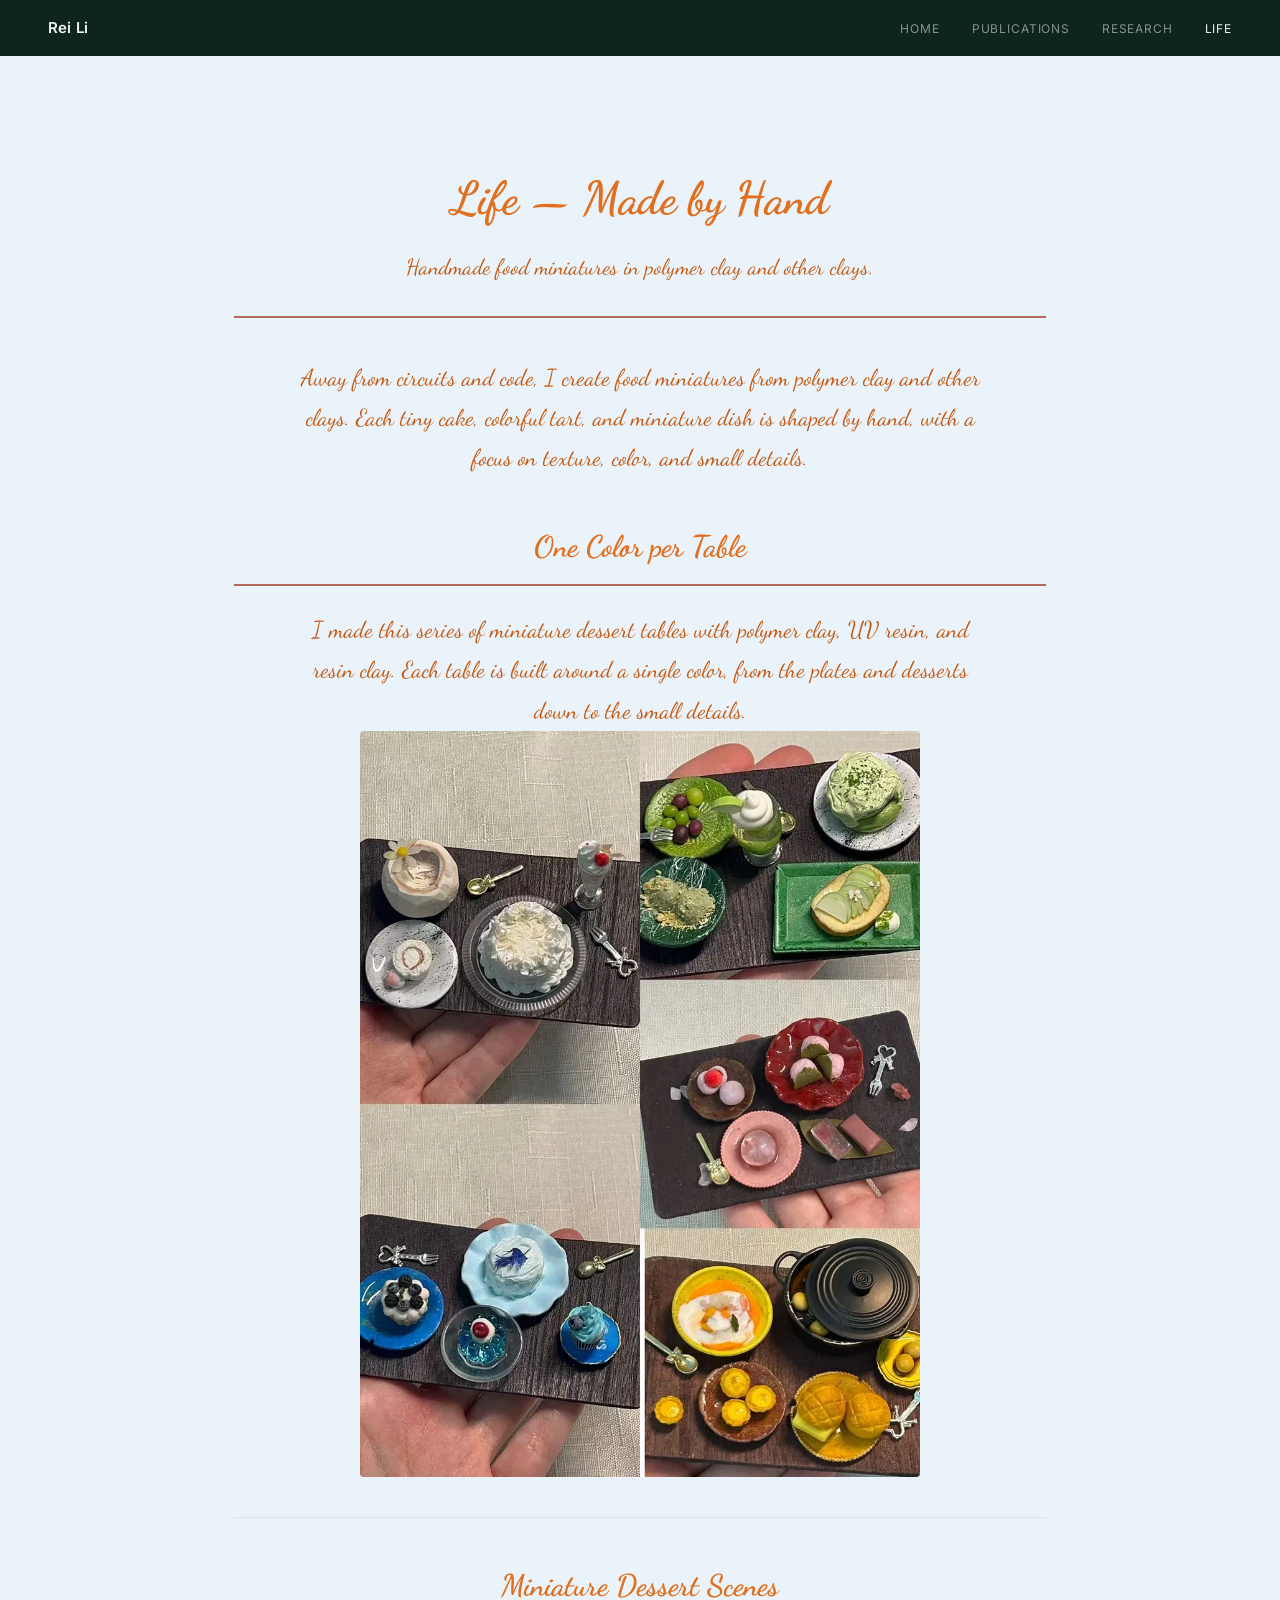
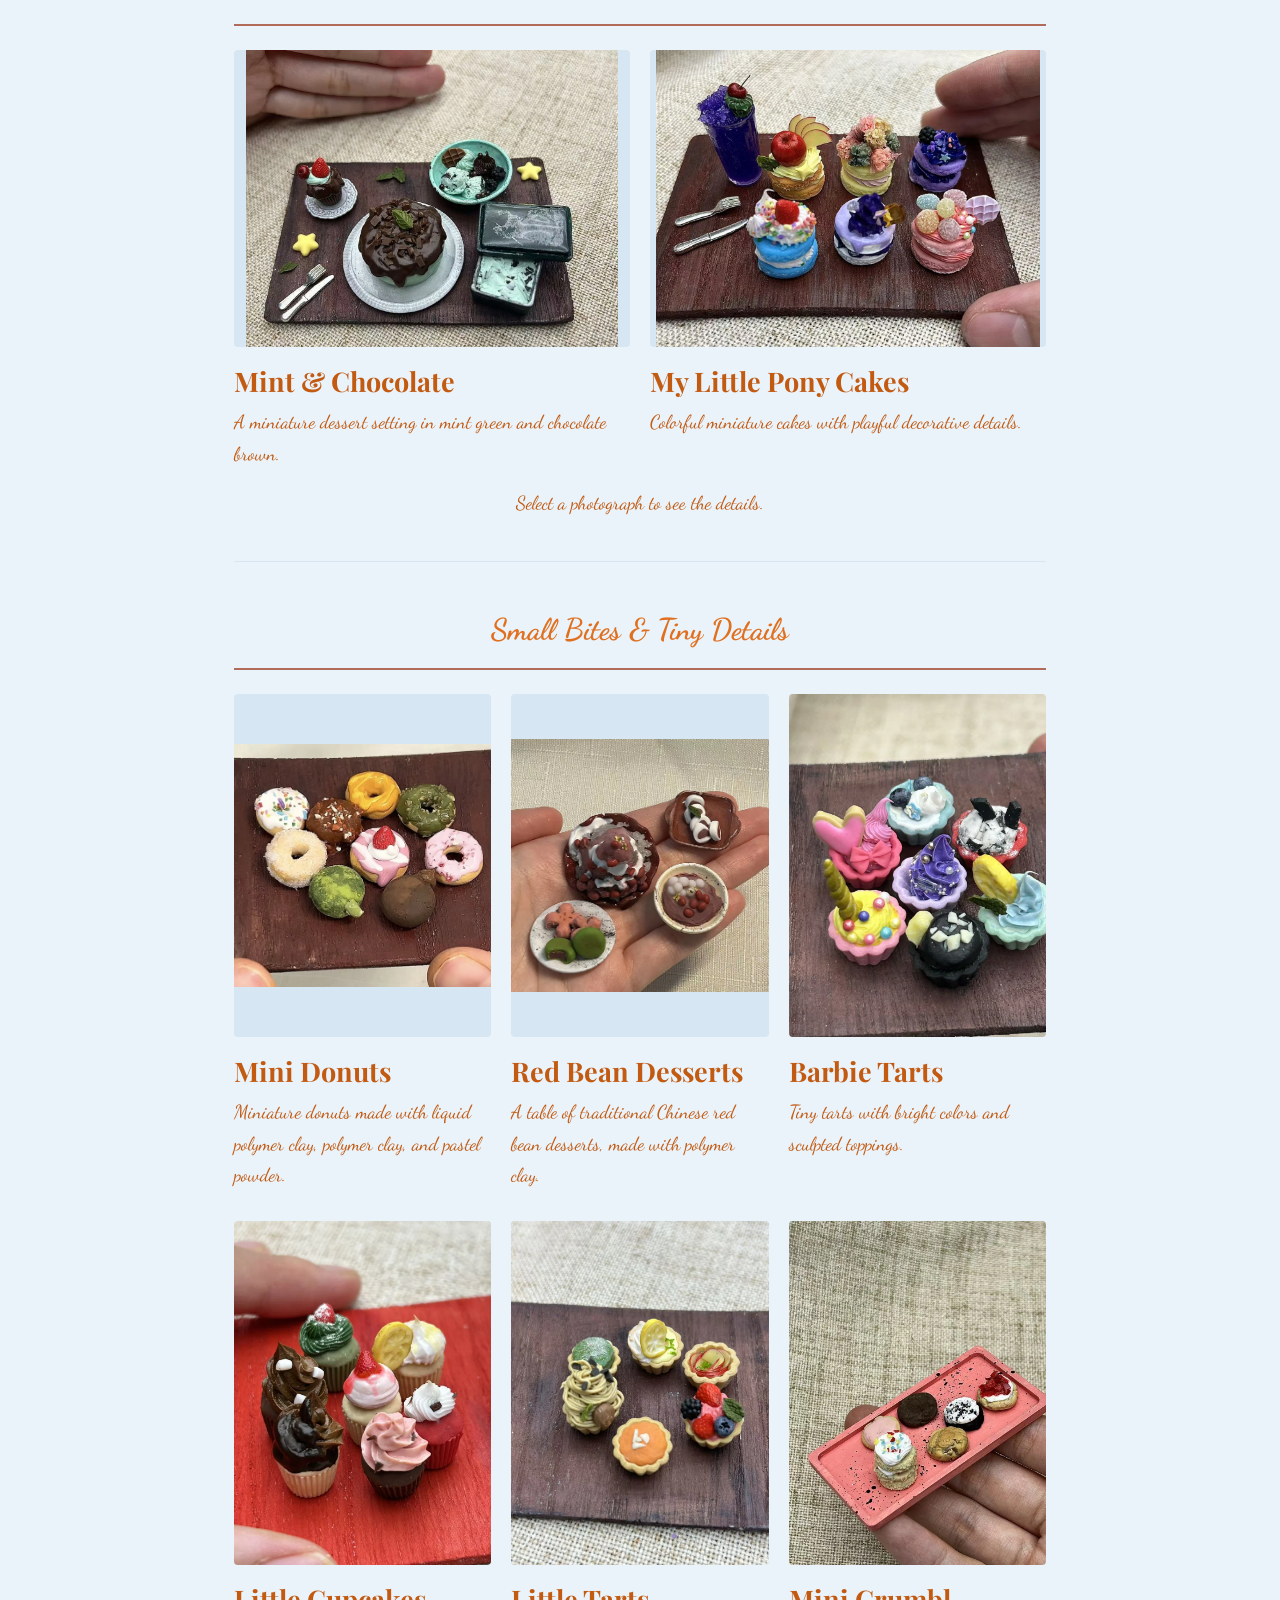
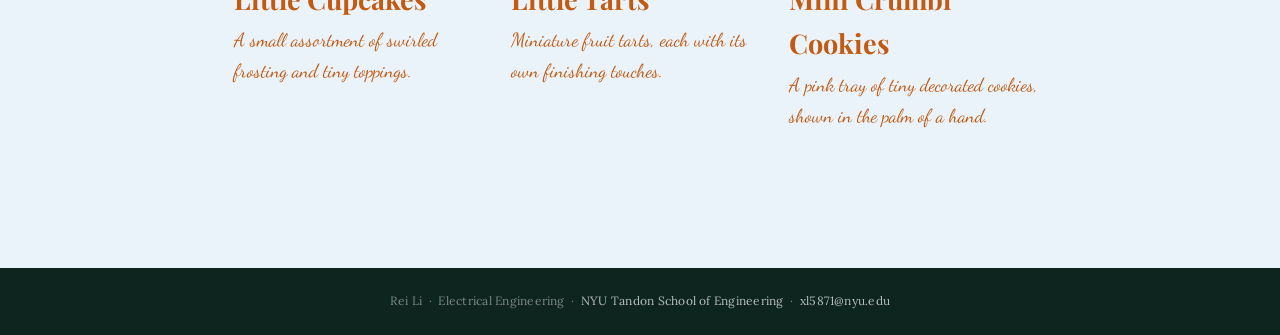
==== commit 55fa0094: "Life page: orange script font, remove Ratatouille Co-Authored-By: Claude Opus 5.5 <noreply@anthropic" ====
--- a/life.html
+++ b/life.html
@@ -6,30 +6,34 @@
   <title>Life — Rei Li</title>
   <link rel="preconnect" href="https://fonts.googleapis.com" />
   <link rel="preconnect" href="https://fonts.gstatic.com" crossorigin />
-  <link href="https://fonts.googleapis.com/css2?family=Playfair+Display:ital,wght@0,600;0,700;1,600&family=Lora:ital,wght@0,400;0,500;1,400&family=Inter:wght@400;500;600;700&display=swap" rel="stylesheet" />
+  <link href="https://fonts.googleapis.com/css2?family=Playfair+Display:ital,wght@0,600;0,700;1,600&family=Lora:ital,wght@0,400;0,500;1,400&family=Inter:wght@400;500;600;700&family=Dancing+Script:wght@400;600;700&display=swap" rel="stylesheet" />
   <link rel="stylesheet" href="style.css" />
   <style>
     :root {
       --dark: #0E251F; --primary: #556B46; --accent: #B26B5A;
-      --light: #D6E6F2; --warm: #DFA89A; --text: #1c130f; --muted: #7a6255;
+      --light: #D6E6F2; --warm: #DFA89A; --text: #C25A12; --muted: #C25A12;
     }
     body { background: #EAF3FA; }
+    main, main h1, main h2, main h3, figcaption strong { font-family: 'Dancing Script', cursive; }
+    main .page-header h1, main h2 { color: #E07020; }
+    main { color: #C25A12; }
+    section h2 { text-transform: none; letter-spacing: 0; font-weight: 700; }
     .page-header, section h2 { text-align: center; }
-    .page-header h1 { font-size: 34px; }
-    .page-header p { font-size: 16px; }
-    section h2 { font-size: 14px; }
-    .life-intro { max-width: 680px; font-size: 18px; line-height: 1.75; margin-left: auto; margin-right: auto; text-align: center; }
+    .page-header h1 { font-size: 46px; }
+    .page-header p { font-size: 22px; }
+    section h2 { font-size: 30px; }
+    .life-intro { max-width: 680px; font-size: 23px; line-height: 1.75; margin-left: auto; margin-right: auto; text-align: center; }
     .gallery-grid { display: grid; grid-template-columns: repeat(3, minmax(0, 1fr)); gap: 30px 20px; }
     .gallery-featured { grid-template-columns: repeat(2, minmax(0, 1fr)); }
     .gallery-photo { display: block; background: var(--light); border-radius: 4px; overflow: hidden; }
     .gallery-photo img { display: block; width: 100%; height: auto; aspect-ratio: 3 / 4; object-fit: contain; }
     .gallery-featured img { aspect-ratio: 4 / 3; }
     .gallery-photo:focus-visible { outline: 3px solid var(--primary); outline-offset: 4px; }
-    figcaption { margin-top: 12px; font-size: 15px; line-height: 1.65; color: var(--muted); }
-    figcaption strong { display: block; font-family: 'Playfair Display', Georgia, serif; font-size: 21px; color: var(--text); margin-bottom: 4px; }
+    figcaption { margin-top: 12px; font-size: 19px; line-height: 1.65; color: var(--muted); }
+    figcaption strong { display: block; font-family: 'Playfair Display', Georgia, serif; font-size: 27px; color: var(--text); margin-bottom: 4px; }
     .gallery-hero { max-width: 560px; margin-left: auto; margin-right: auto; }
     .gallery-hero .gallery-photo img { aspect-ratio: auto; }
-    .gallery-note { font-size: 14px; color: var(--muted); margin-top: 16px; text-align: center; }
+    .gallery-note { font-size: 19px; color: var(--muted); margin-top: 16px; text-align: center; }
     @media (max-width: 640px) { .gallery-grid { grid-template-columns: repeat(2, minmax(0, 1fr)); gap: 24px 14px; } }
     @media (max-width: 420px) { .gallery-featured { grid-template-columns: 1fr; } }
   </style>
@@ -118,12 +122,6 @@
         </a>
         <figcaption><strong>Mini Crumbl Cookies</strong>A pink tray of tiny decorated cookies, shown in the palm of a hand.</figcaption>
       </figure>
-      <figure class="gallery-card">
-        <a class="gallery-photo" href="photo/web/ratatouille.webp" aria-label="View Ratatouille at full size">
-          <img src="photo/web/ratatouille.webp" alt="A miniature vegetable dish with carefully arranged colorful slices." loading="lazy" decoding="async" width="900" height="1200" />
-        </a>
-        <figcaption><strong>Ratatouille</strong>A miniature vegetable dish with carefully arranged colorful slices.</figcaption>
-      </figure>
     </div>
   </section>
 </main>
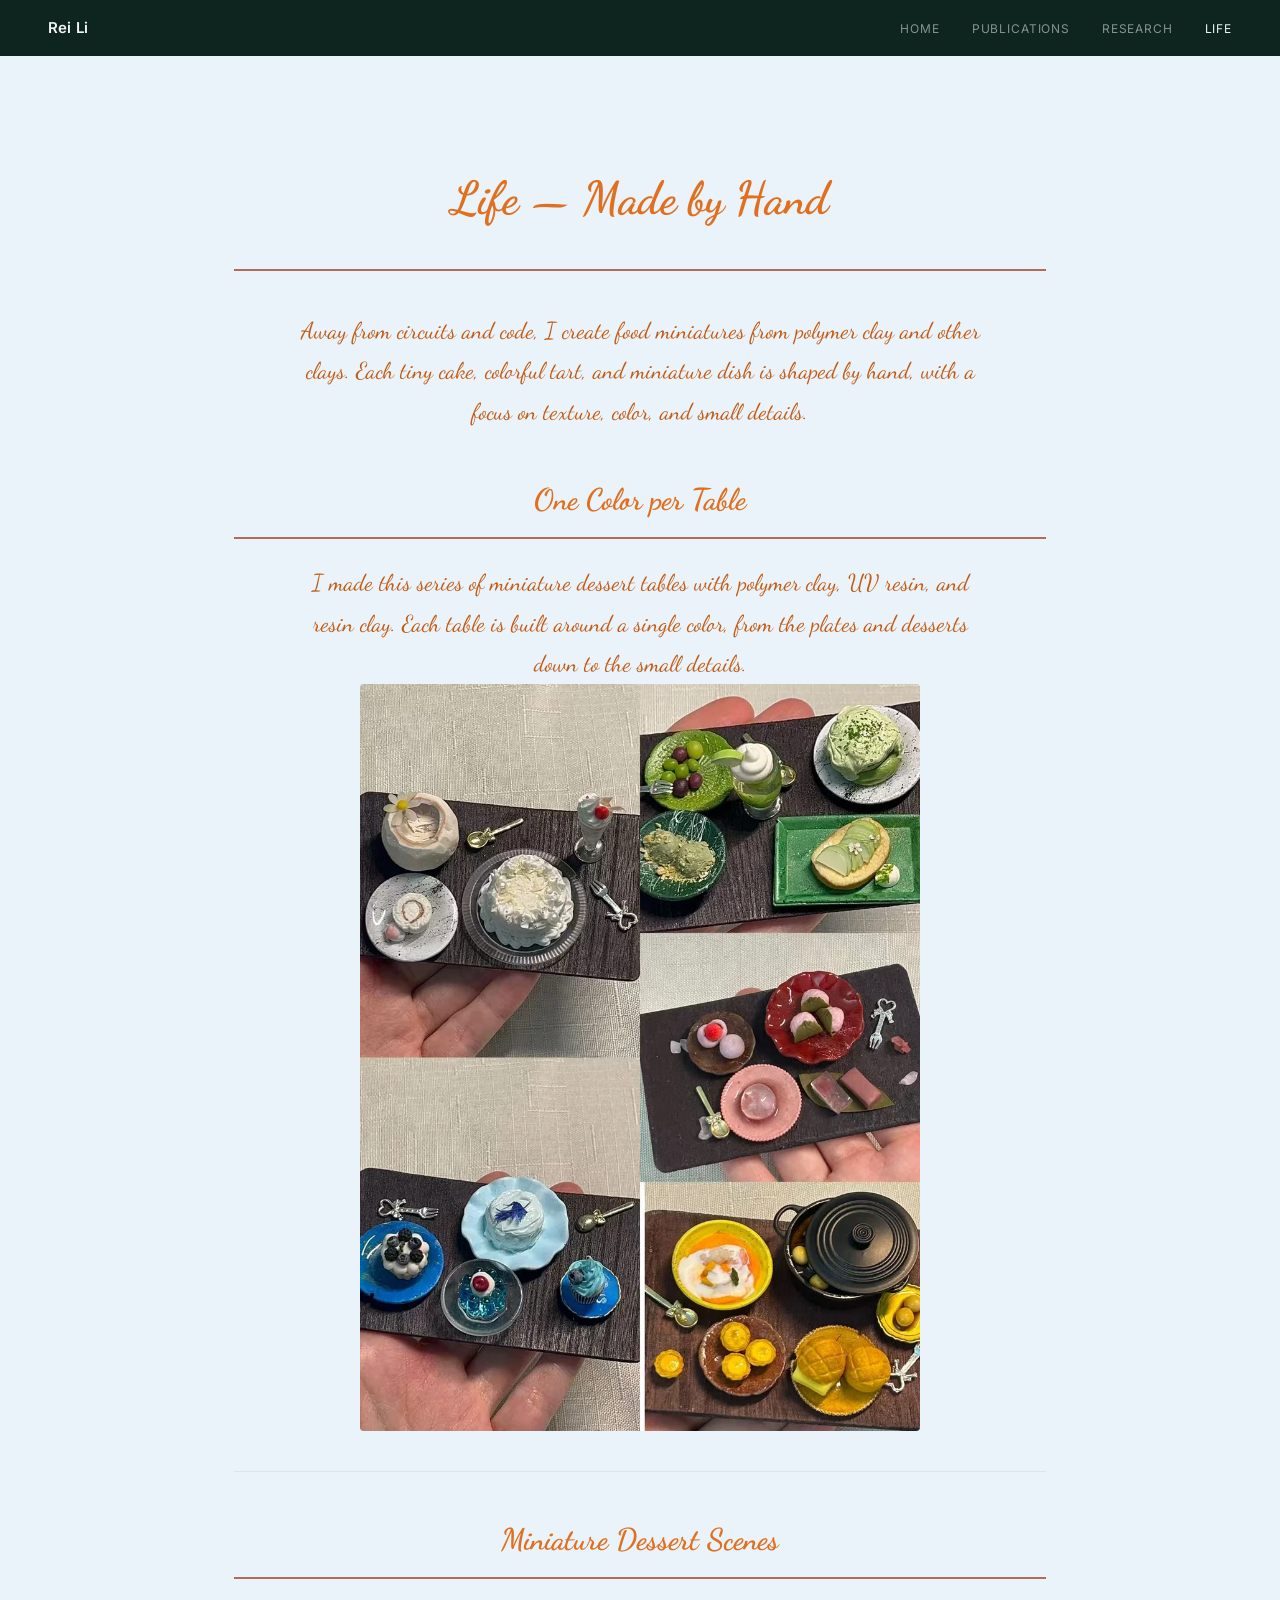
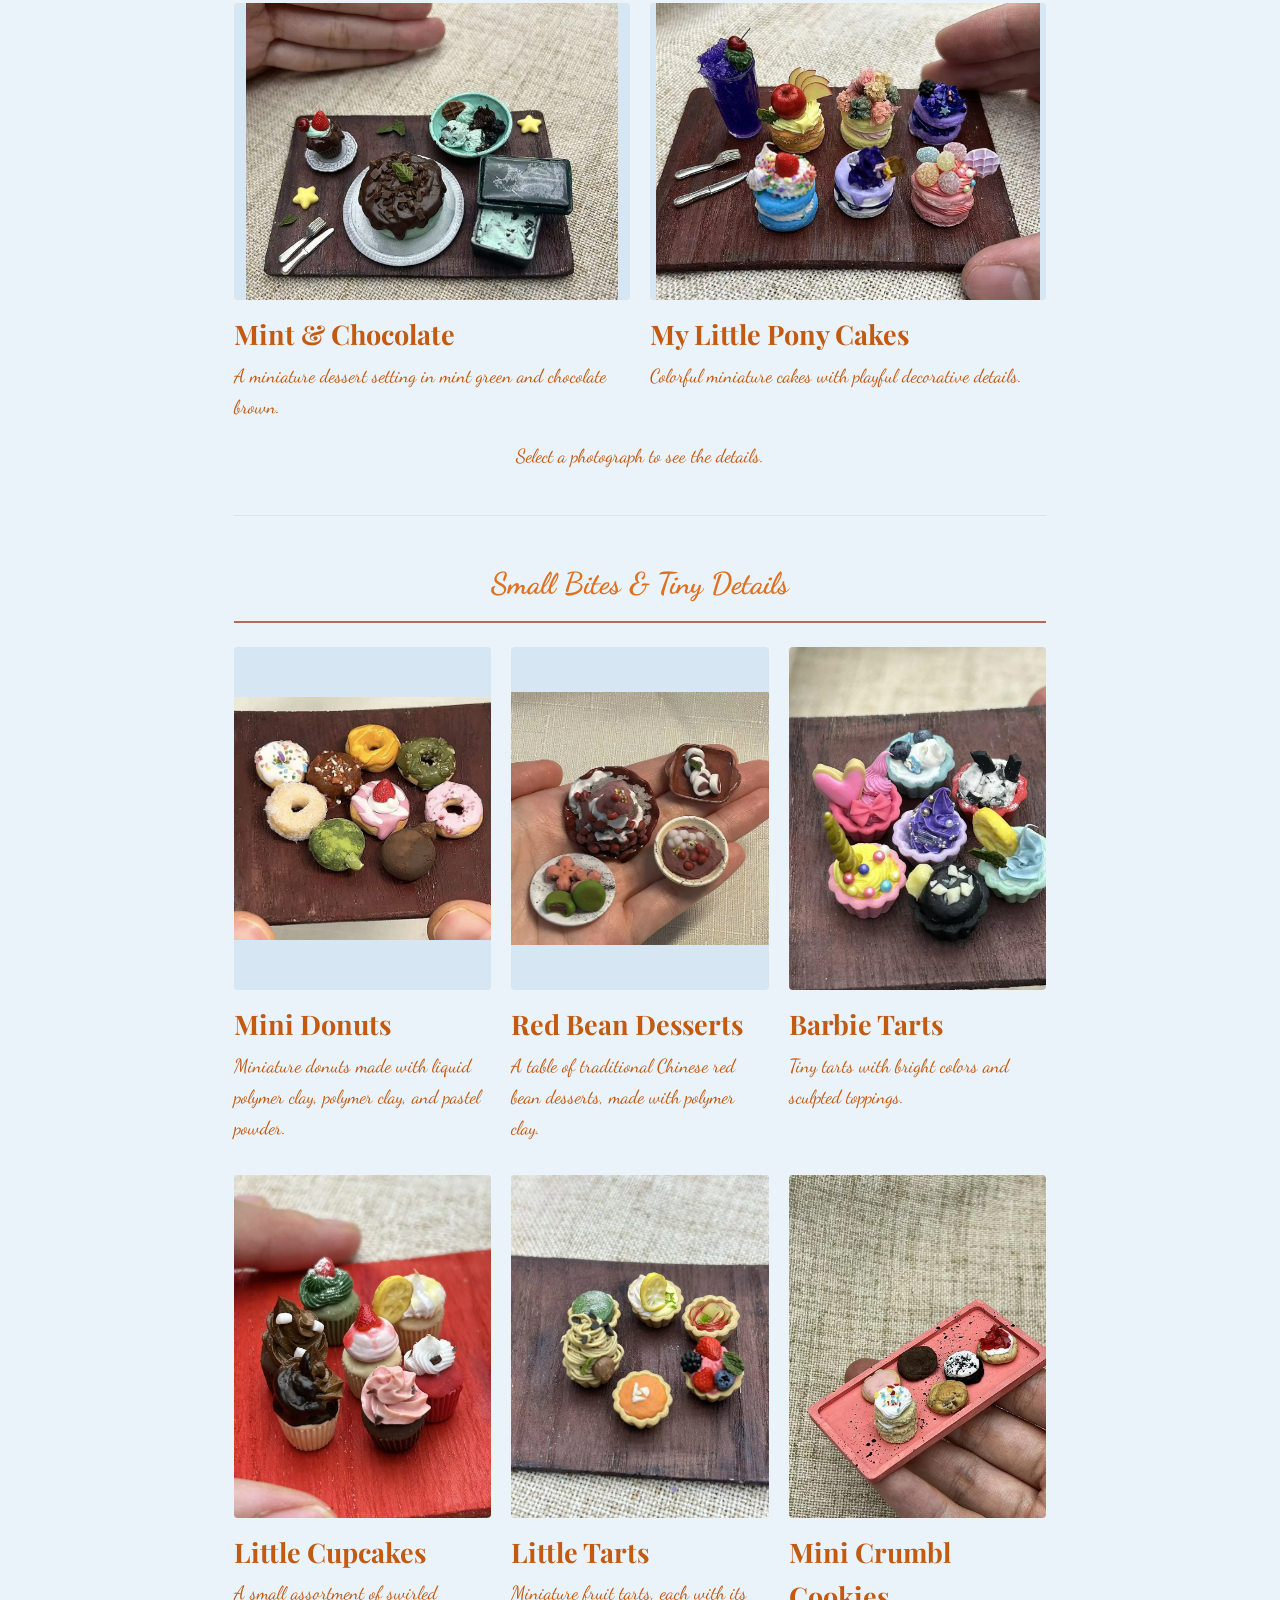
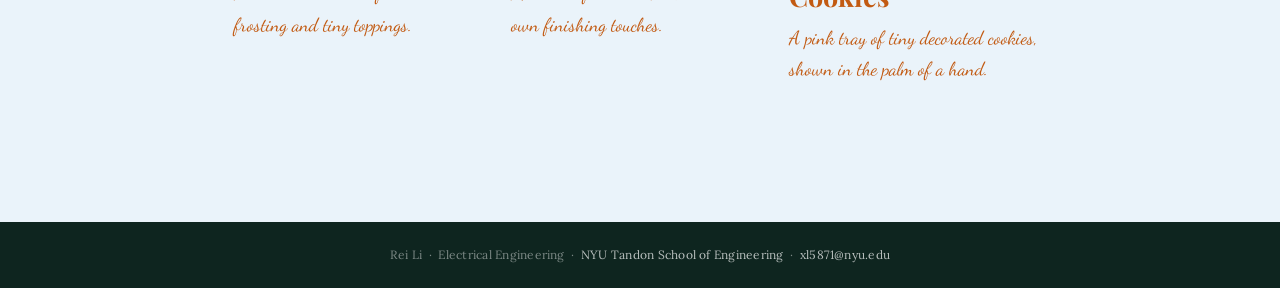
==== commit fdfc1e77: "Remove Life page subtitle Co-Authored-By: Claude Opus 5.5 <noreply@anthropic.com>" ====
--- a/life.html
+++ b/life.html
@@ -53,7 +53,6 @@
 <main class="page-wrapper">
   <div class="page-header">
     <h1>Life — Made by Hand</h1>
-    <p>Handmade food miniatures in polymer clay and other clays.</p>
   </div>
   <p class="life-intro">Away from circuits and code, I create food miniatures from polymer clay and other clays. Each tiny cake, colorful tart, and miniature dish is shaped by hand, with a focus on texture, color, and small details.</p>
   <section>
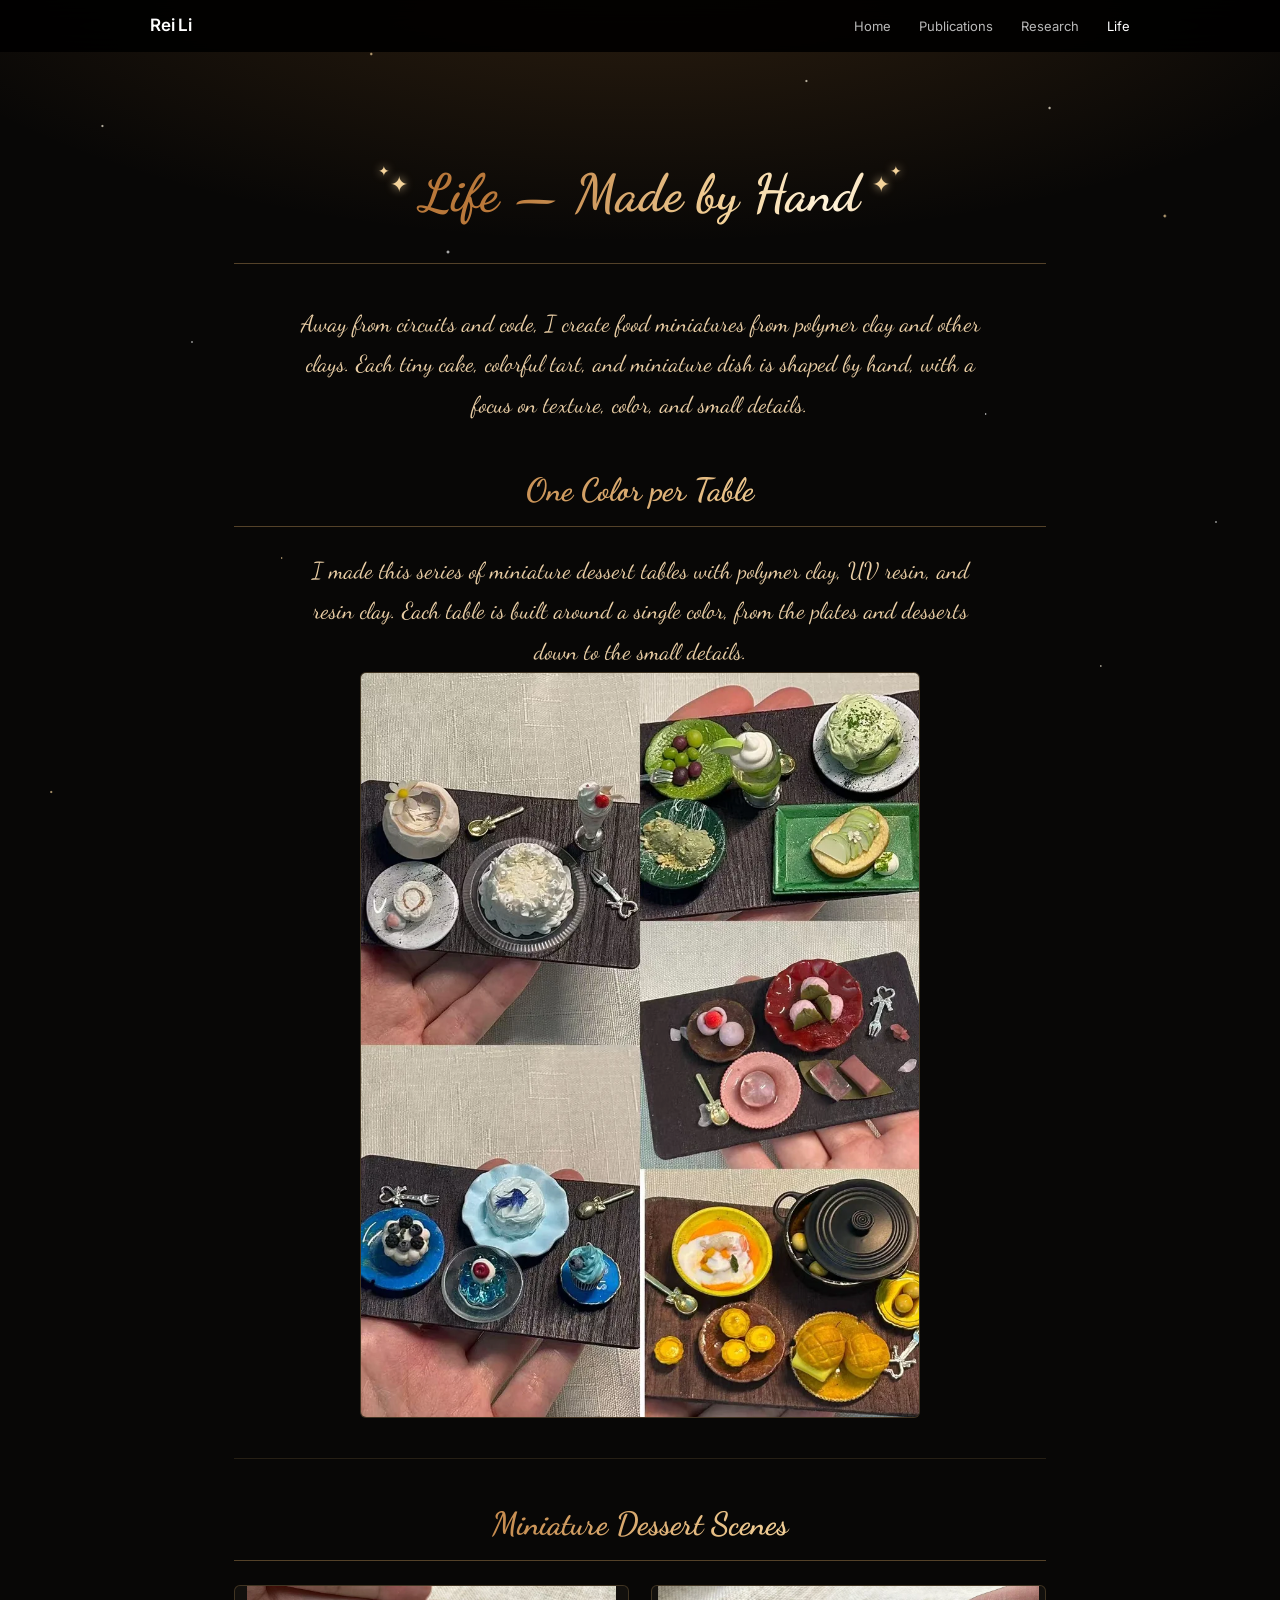
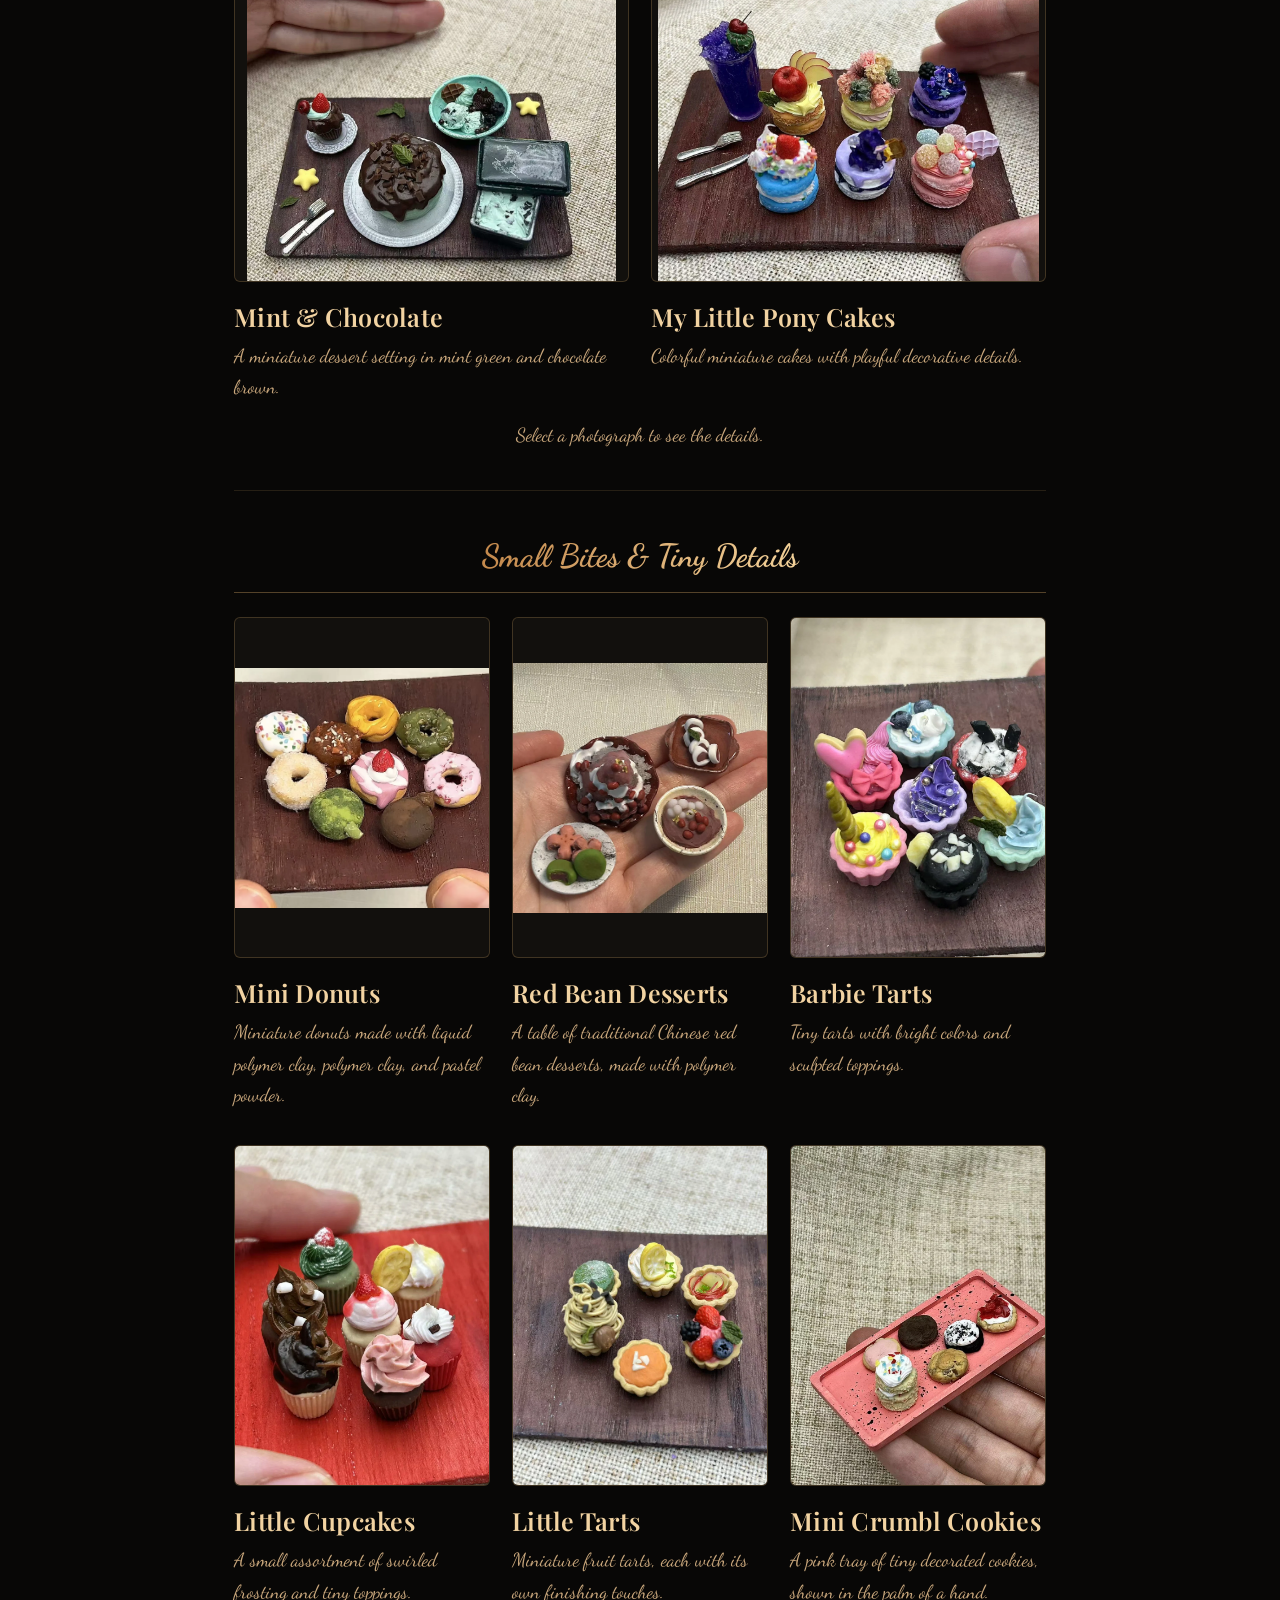
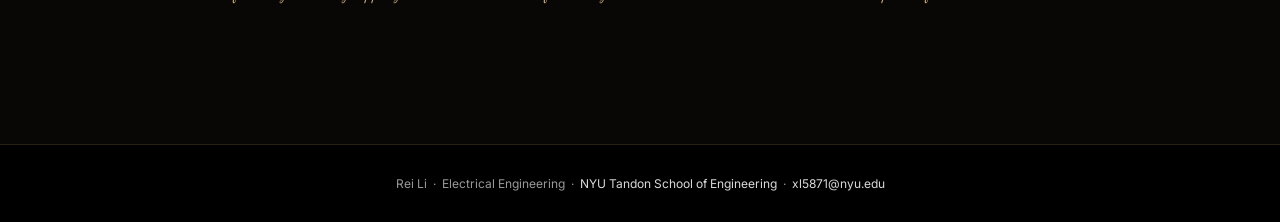
==== commit 19b578d0: "Minimal redesign with per-page themes; black and gold Life page Co-Authored-By: Claude Opus 5.5 <nor" ====
--- a/life.html
+++ b/life.html
@@ -10,35 +10,103 @@
   <link rel="stylesheet" href="style.css" />
   <style>
     :root {
-      --dark: #0E251F; --primary: #556B46; --accent: #B26B5A;
-      --light: #D6E6F2; --warm: #DFA89A; --text: #C25A12; --muted: #C25A12;
-    }
-    body { background: #EAF3FA; }
-    main, main h1, main h2, main h3, figcaption strong { font-family: 'Dancing Script', cursive; }
-    main .page-header h1, main h2 { color: #E07020; }
-    main { color: #C25A12; }
-    section h2 { text-transform: none; letter-spacing: 0; font-weight: 700; }
+      --dark: #000; --primary: #E3B26E; --accent: #7a5a32;
+      --light: #1a1712; --warm: #DFA89A; --text: #EBCFA6; --muted: #C9A77C;
+      --gold: linear-gradient(100deg, #b9783a 10%, #f4d39b 32%, #fff4dc 42%, #e6aa5c 55%, #b9783a 80%);
+    }
+    body {
+      background: #080706 radial-gradient(ellipse 90% 50% at 50% -8%, rgba(214, 140, 60, 0.20), transparent 70%) no-repeat;
+      background-attachment: fixed;
+    }
+    footer { border-top: 1px solid rgba(227, 178, 110, 0.18); }
+
+    /* twinkling star field */
+    .sky { position: fixed; inset: 0; pointer-events: none; z-index: 0; }
+    .sky::before, .sky::after {
+      content: ''; position: absolute; inset: 0;
+      background-repeat: no-repeat;
+      animation: twinkle 3.6s ease-in-out infinite alternate;
+    }
+    .sky::before {
+      background-image:
+        radial-gradient(1.6px 1.6px at 8% 14%, #fff6e0, transparent),
+        radial-gradient(1.2px 1.2px at 22% 62%, #f4d39b, transparent),
+        radial-gradient(2px 2px at 35% 28%, #fff, transparent),
+        radial-gradient(1.2px 1.2px at 48% 82%, #f4d39b, transparent),
+        radial-gradient(1.6px 1.6px at 63% 9%, #fff6e0, transparent),
+        radial-gradient(1.2px 1.2px at 77% 46%, #fff, transparent),
+        radial-gradient(2px 2px at 91% 24%, #f4d39b, transparent),
+        radial-gradient(1.2px 1.2px at 86% 74%, #fff6e0, transparent),
+        radial-gradient(1.6px 1.6px at 4% 88%, #f4d39b, transparent);
+    }
+    .sky::after {
+      animation-delay: -1.8s;
+      background-image:
+        radial-gradient(1.2px 1.2px at 15% 38%, #fff, transparent),
+        radial-gradient(1.8px 1.8px at 29% 6%, #f4d39b, transparent),
+        radial-gradient(1.2px 1.2px at 42% 54%, #fff6e0, transparent),
+        radial-gradient(1.6px 1.6px at 56% 36%, #fff, transparent),
+        radial-gradient(1.2px 1.2px at 69% 68%, #f4d39b, transparent),
+        radial-gradient(1.8px 1.8px at 82% 12%, #fff6e0, transparent),
+        radial-gradient(1.2px 1.2px at 95% 58%, #fff, transparent),
+        radial-gradient(1.6px 1.6px at 60% 92%, #fff6e0, transparent);
+    }
+    @keyframes twinkle { from { opacity: 0.25; } to { opacity: 1; } }
+    main { position: relative; z-index: 1; }
+
+    main, main h1, main h2, main h3 { font-family: 'Dancing Script', cursive; }
+    main { color: var(--text); }
+    section { border-bottom-color: rgba(227, 178, 110, 0.14); }
+    section h2 { text-transform: none; letter-spacing: 0; font-weight: 700; border-bottom: 1px solid rgba(227, 178, 110, 0.35); }
+    .page-header { border-bottom: 1px solid rgba(227, 178, 110, 0.35); position: relative; }
     .page-header, section h2 { text-align: center; }
-    .page-header h1 { font-size: 46px; }
-    .page-header p { font-size: 22px; }
-    section h2 { font-size: 30px; }
-    .life-intro { max-width: 680px; font-size: 23px; line-height: 1.75; margin-left: auto; margin-right: auto; text-align: center; }
-    .gallery-grid { display: grid; grid-template-columns: repeat(3, minmax(0, 1fr)); gap: 30px 20px; }
+
+    /* shimmering gold headings */
+    main .page-header h1, main section h2 {
+      background: var(--gold); background-size: 220% auto;
+      -webkit-background-clip: text; background-clip: text;
+      color: transparent; -webkit-text-fill-color: transparent;
+      animation: shine 7s linear infinite;
+    }
+    @keyframes shine { to { background-position: -220% center; } }
+    .page-header h1 { font-size: 52px; display: inline-block; padding: 0 8px; }
+    section h2 { font-size: 32px; }
+
+    /* sparkles beside the title */
+    .spark { display: inline-block; color: #f4d39b; font-size: 22px; vertical-align: 18px; animation: sparkle 2.4s ease-in-out infinite; text-shadow: 0 0 10px rgba(244, 211, 155, 0.8); }
+    .spark.s2 { font-size: 14px; vertical-align: 34px; animation-delay: -1.2s; }
+    @keyframes sparkle { 0%, 100% { opacity: 0.3; transform: scale(0.7) rotate(0deg); } 50% { opacity: 1; transform: scale(1.15) rotate(20deg); } }
+
+    .life-intro { max-width: 680px; font-size: 23px; line-height: 1.75; margin-left: auto; margin-right: auto; text-align: center; color: var(--text); }
+    .gallery-grid { display: grid; grid-template-columns: repeat(3, minmax(0, 1fr)); gap: 34px 22px; }
     .gallery-featured { grid-template-columns: repeat(2, minmax(0, 1fr)); }
-    .gallery-photo { display: block; background: var(--light); border-radius: 4px; overflow: hidden; }
+    .gallery-photo {
+      display: block; background: #12100d; border-radius: 6px; overflow: hidden;
+      border: 1px solid rgba(227, 178, 110, 0.22);
+      transition: transform 0.35s ease, box-shadow 0.35s ease, border-color 0.35s ease;
+    }
+    .gallery-photo:hover { transform: translateY(-4px); border-color: rgba(244, 211, 155, 0.6); box-shadow: 0 0 0 1px rgba(244, 211, 155, 0.15), 0 14px 40px rgba(214, 140, 60, 0.22); }
     .gallery-photo img { display: block; width: 100%; height: auto; aspect-ratio: 3 / 4; object-fit: contain; }
     .gallery-featured img { aspect-ratio: 4 / 3; }
-    .gallery-photo:focus-visible { outline: 3px solid var(--primary); outline-offset: 4px; }
-    figcaption { margin-top: 12px; font-size: 19px; line-height: 1.65; color: var(--muted); }
-    figcaption strong { display: block; font-family: 'Playfair Display', Georgia, serif; font-size: 27px; color: var(--text); margin-bottom: 4px; }
+    .gallery-photo:focus-visible { outline: 2px solid #f4d39b; outline-offset: 4px; }
+    figcaption { margin-top: 14px; font-size: 19px; line-height: 1.65; color: var(--muted); }
+    figcaption strong { display: block; font-family: 'Playfair Display', Georgia, serif; font-size: 25px; font-weight: 600; color: #F2D3A2; margin-bottom: 4px; letter-spacing: 0.01em; }
     .gallery-hero { max-width: 560px; margin-left: auto; margin-right: auto; }
     .gallery-hero .gallery-photo img { aspect-ratio: auto; }
     .gallery-note { font-size: 19px; color: var(--muted); margin-top: 16px; text-align: center; }
-    @media (max-width: 640px) { .gallery-grid { grid-template-columns: repeat(2, minmax(0, 1fr)); gap: 24px 14px; } }
+    @media (max-width: 640px) {
+      .gallery-grid { grid-template-columns: repeat(2, minmax(0, 1fr)); gap: 24px 14px; }
+      .page-header h1 { font-size: 40px; }
+    }
     @media (max-width: 420px) { .gallery-featured { grid-template-columns: 1fr; } }
+    @media (prefers-reduced-motion: reduce) {
+      .sky::before, .sky::after, .spark, main .page-header h1, main section h2 { animation: none; }
+      .sky::before, .sky::after { opacity: 0.7; }
+    }
   </style>
 </head>
 <body>
+<div class="sky" aria-hidden="true"></div>
 
 <nav>
   <span class="nav-brand">Rei Li</span>
@@ -52,7 +120,9 @@
 
 <main class="page-wrapper">
   <div class="page-header">
+    <span class="spark s2" aria-hidden="true">✦</span><span class="spark" aria-hidden="true">✦</span>
     <h1>Life — Made by Hand</h1>
+    <span class="spark" aria-hidden="true">✦</span><span class="spark s2" aria-hidden="true">✦</span>
   </div>
   <p class="life-intro">Away from circuits and code, I create food miniatures from polymer clay and other clays. Each tiny cake, colorful tart, and miniature dish is shaped by hand, with a focus on texture, color, and small details.</p>
   <section>
--- a/style.css
+++ b/style.css
@@ -1,143 +1,116 @@
-/* ── Default theme variables (overridden per page) ── */
+/* ==========================================================================
+   Rei Li — site stylesheet
+   Shared: base, nav, footer (every page, Life included).
+   body.site: minimal layout for Home / Publications / Research.
+   Each page keeps its own colour theme through the variables below.
+   ========================================================================== */
+
 :root {
-  --dark:    #1a1a1a;
-  --primary: #444;
-  --accent:  #ccc;
-  --light:   #f5f5f5;
-  --warm:    #999;
-  --text:    #1a1a1a;
-  --muted:   #777;
+  --dark:    #1d1d1f;   /* nav + footer        */
+  --primary: #1d1d1f;
+  --accent:  #d2d2d7;
+  --light:   #f5f5f7;
+  --warm:    #86868b;
+  --text:    #1d1d1f;
+  --muted:   #6e6e73;
+
+  --theme:   #1d1d1f;   /* page accent: kickers, numbers, links */
+  --band:    #f5f5f7;   /* tinted section background            */
+  --ink:     #1d1d1f;
+  --grey:    #6e6e73;
+  --hair:    rgba(0, 0, 0, 0.1);
+
+  --sans: -apple-system, BlinkMacSystemFont, 'SF Pro Display', 'SF Pro Text', 'Inter', 'Helvetica Neue', Arial, sans-serif;
+}
+
+/* ── Page themes (from the original per-page palettes) ── */
+body.page-home {            /* Plum purple */
+  --dark:  #3E2F5D;
+  --theme: #5E4A8B;
+  --band:  #F7EEF3;
+}
+body.page-pubs {            /* Forest green + blush rose */
+  --dark:  #1A4D41;
+  --theme: #1A4D41;
+  --band:  #F6F1E5;
+}
+body.page-research {        /* Teal + amber */
+  --dark:  #27443F;
+  --theme: #3F7569;
+  --band:  #EEF6F4;
 }
 
 *, *::before, *::after { box-sizing: border-box; margin: 0; padding: 0; }
 
 body {
-  font-family: 'Lora', Georgia, serif;
-  font-size: 17px;
-  line-height: 1.85;
+  font-family: var(--sans);
+  font-size: 17px;
+  line-height: 1.6;
   color: var(--text);
   background: #fff;
-}
-
-h1, h2, h3 {
-  font-family: 'Playfair Display', Georgia, serif;
-}
+  -webkit-font-smoothing: antialiased;
+}
+
+img { max-width: 100%; }
 
 a { color: var(--primary); text-decoration: none; }
 a:hover { text-decoration: underline; }
 
-/* ── NAV ── */
+/* ── NAV (all pages) ─────────────────────────────────────────────────────── */
 nav {
   position: sticky;
   top: 0;
   z-index: 100;
-  background: var(--dark);
   display: flex;
   align-items: center;
   justify-content: space-between;
-  padding: 0 48px;
-  height: 56px;
+  gap: 16px;
+  height: 52px;
+  padding: 0 max(22px, calc((100vw - 980px) / 2));
+  background: var(--dark);
+  background: color-mix(in srgb, var(--dark) 92%, transparent);
+  backdrop-filter: saturate(180%) blur(20px);
+  -webkit-backdrop-filter: saturate(180%) blur(20px);
 }
 
 .nav-brand {
-  color: rgba(255,255,255,0.95);
-  font-family: 'Inter', sans-serif;
-  font-size: 15px;
+  font-family: var(--sans);
+  font-size: 17px;
   font-weight: 600;
-  letter-spacing: 0.01em;
-}
+  letter-spacing: -0.01em;
+  color: #fff;
+  white-space: nowrap;
+}
+
+a.nav-brand:hover { text-decoration: none; }
 
 .nav-links {
   display: flex;
-  gap: 32px;
+  gap: 28px;
   list-style: none;
 }
 
 .nav-links a {
-  color: rgba(255,255,255,0.5);
-  font-family: 'Inter', sans-serif;
-  font-size: 12px;
-  letter-spacing: 0.07em;
-  text-transform: uppercase;
+  font-family: var(--sans);
+  font-size: 13px;
+  font-weight: 400;
+  color: rgba(255, 255, 255, 0.72);
   transition: color 0.2s;
 }
 
 .nav-links a:hover,
 .nav-links a.active {
-  color: rgba(255,255,255,0.95);
+  color: #fff;
   text-decoration: none;
 }
 
-/* ── PAGE SHELL ── */
+/* ── LEGACY LAYOUT (Life page) ───────────────────────────────────────────── */
 .page-wrapper {
   max-width: 860px;
   margin: 0 auto;
   padding: 56px 24px 96px;
 }
 
-/* ── HOME HERO ── */
-.hero {
-  display: grid;
-  grid-template-columns: 1fr;
-  gap: 48px;
-  align-items: start;
-  padding: 56px 0 48px;
-  border-bottom: 1px solid var(--accent);
-}
-
-.hero-info h1 {
-  font-size: 28px;
-  font-weight: 700;
-  letter-spacing: -0.01em;
-  color: var(--dark);
-  margin-bottom: 4px;
-}
-
-.hero-info .title {
-  font-size: 14px;
-  color: var(--primary);
-  font-weight: 500;
-  margin-bottom: 2px;
-}
-
-.hero-info .institution {
-  font-size: 13px;
-  color: var(--muted);
-  margin-bottom: 20px;
-}
-
-.hero-bio {
-  font-size: 16px;
-  line-height: 1.85;
-  margin-bottom: 14px;
-}
-
-.contact-links {
-  display: flex;
-  flex-wrap: wrap;
-  gap: 8px;
-  margin-top: 20px;
-}
-
-.contact-links a {
-  display: inline-flex;
-  align-items: center;
-  gap: 5px;
-  font-size: 12px;
-  padding: 4px 14px;
-  border: 1px solid var(--primary);
-  border-radius: 2px;
-  color: var(--primary);
-  transition: background 0.2s, color 0.2s;
-}
-
-.contact-links a:hover {
-  background: var(--primary);
-  color: #fff;
-  text-decoration: none;
-}
-
-/* ── SECTIONS ── */
 section {
   padding: 40px 0;
   border-bottom: 1px solid var(--light);
@@ -146,7 +119,6 @@
 section:last-child { border-bottom: none; }
 
 section h2 {
-  font-family: 'Inter', sans-serif;
   font-size: 10px;
   font-weight: 700;
   letter-spacing: 0.14em;
@@ -157,226 +129,6 @@
   border-bottom: 2px solid var(--accent);
 }
 
-section h3 {
-  font-size: 14px;
-  font-weight: 600;
-  margin-bottom: 4px;
-}
-
-/* ── INTERESTS ── */
-.interests-grid {
-  display: grid;
-  grid-template-columns: 1fr 1fr;
-  gap: 24px;
-}
-
-.interest-group p {
-  font-size: 11px;
-  font-weight: 700;
-  color: var(--primary);
-  text-transform: uppercase;
-  letter-spacing: 0.08em;
-  margin-bottom: 10px;
-}
-
-.interest-group ul {
-  list-style: none;
-  display: flex;
-  flex-direction: column;
-  gap: 5px;
-}
-
-.interest-group ul li {
-  font-size: 15px;
-  padding-left: 14px;
-  position: relative;
-}
-
-.interest-group ul li::before {
-  content: '–';
-  position: absolute;
-  left: 0;
-  color: var(--warm);
-}
-
-/* ── PUBLICATION ENTRIES ── */
-.pub-group { margin-bottom: 28px; }
-
-.pub-group-title {
-  font-size: 11px;
-  font-weight: 600;
-  color: var(--muted);
-  text-transform: uppercase;
-  letter-spacing: 0.08em;
-  margin-bottom: 12px;
-}
-
-.pub-entry {
-  display: grid;
-  grid-template-columns: 44px 1fr;
-  gap: 0 10px;
-  margin-bottom: 20px;
-  align-items: start;
-}
-
-.pub-id {
-  font-size: 11px;
-  font-weight: 700;
-  color: var(--primary);
-  padding-top: 2px;
-  font-family: 'Courier New', monospace;
-}
-
-.pub-body h3 {
-  font-size: 15.5px;
-  font-weight: 600;
-  line-height: 1.45;
-  margin-bottom: 5px;
-}
-
-.pub-meta {
-  font-size: 12px;
-  color: var(--muted);
-  margin-bottom: 6px;
-  display: flex;
-  align-items: center;
-  flex-wrap: wrap;
-  gap: 6px;
-}
-
-.pub-venue { font-style: italic; }
-
-.badge {
-  display: inline-block;
-  font-family: 'Inter', sans-serif;
-  font-size: 10px;
-  font-weight: 700;
-  padding: 2px 8px;
-  border-radius: 2px;
-  letter-spacing: 0.04em;
-}
-
-.badge-published,
-.badge-accepted {
-  background: var(--light);
-  color: var(--primary);
-  border: 1px solid var(--accent);
-}
-
-.badge-review {
-  background: transparent;
-  color: var(--warm);
-  border: 1px solid var(--warm);
-}
-
-.badge-ei {
-  background: var(--warm);
-  color: #fff;
-}
-
-.badge-thesis {
-  background: var(--dark);
-  color: #fff;
-}
-
-.badge-prep {
-  background: transparent;
-  color: var(--dark);
-  border: 1px solid var(--dark);
-}
-
-.pub-abstract {
-  font-size: 14px;
-  color: #555;
-  line-height: 1.7;
-  margin-top: 6px;
-}
-
-/* ── EXPERIENCE ── */
-.exp-entry { margin-bottom: 28px; }
-
-.exp-header {
-  display: flex;
-  justify-content: space-between;
-  align-items: baseline;
-  flex-wrap: wrap;
-  gap: 4px;
-  margin-bottom: 3px;
-}
-
-.exp-org {
-  font-size: 14px;
-  font-weight: 600;
-}
-
-.exp-role {
-  font-size: 13px;
-  color: var(--primary);
-}
-
-.exp-meta {
-  font-size: 12px;
-  color: var(--muted);
-  margin-bottom: 6px;
-}
-
-.exp-body { font-size: 15px; line-height: 1.75; }
-
-/* ── PROJECT CARDS ── */
-.project-card {
-  border: 1px solid var(--accent);
-  border-left: 3px solid var(--primary);
-  border-radius: 2px;
-  padding: 20px 24px;
-  margin-bottom: 20px;
-  background: var(--light);
-}
-
-.project-card h3 { font-size: 15px; margin-bottom: 6px; }
-
-.project-status {
-  display: inline-block;
-  font-size: 10px;
-  font-weight: 700;
-  color: var(--warm);
-  text-transform: uppercase;
-  letter-spacing: 0.08em;
-  margin-bottom: 10px;
-}
-
-.project-card p {
-  font-size: 15px;
-  line-height: 1.75;
-  margin-bottom: 12px;
-}
-
-.tags { display: flex; flex-wrap: wrap; gap: 6px; }
-
-.tag {
-  font-family: 'Inter', sans-serif;
-  font-size: 11px;
-  background: #fff;
-  border: 1px solid var(--accent);
-  color: var(--primary);
-  padding: 2px 9px;
-  border-radius: 2px;
-}
-
-/* ── SKILLS TABLE ── */
-.skills-table { width: 100%; border-collapse: collapse; font-size: 13px; font-family: 'Inter', sans-serif; }
-
-.skills-table td { padding: 9px 12px; vertical-align: top; }
-
-.skills-table tr:nth-child(odd) td { background: var(--light); }
-
-.skills-table td:first-child {
-  font-weight: 600;
-  color: var(--primary);
-  width: 180px;
-  white-space: nowrap;
-}
-
-/* ── PAGE HEADER (inner pages) ── */
 .page-header {
   padding: 44px 0 28px;
   border-bottom: 2px solid var(--accent);
@@ -386,7 +138,6 @@
 .page-header h1 {
   font-size: 24px;
   font-weight: 700;
-  letter-spacing: -0.01em;
   color: var(--dark);
 }
 
@@ -396,24 +147,357 @@
   margin-top: 6px;
 }
 
-/* ── FOOTER ── */
+/* ── FOOTER (all pages) ──────────────────────────────────────────────────── */
 footer {
   background: var(--dark);
-  color: rgba(255,255,255,0.45);
+  color: rgba(255, 255, 255, 0.6);
   text-align: center;
+  font-family: var(--sans);
   font-size: 12px;
-  padding: 22px 24px;
-  letter-spacing: 0.02em;
-}
-
-footer a { color: rgba(255,255,255,0.7); }
+  line-height: 1.8;
+  padding: 28px 22px;
+}
+
+footer a { color: rgba(255, 255, 255, 0.85); }
 footer a:hover { color: #fff; }
 
-/* ── RESPONSIVE ── */
-@media (max-width: 640px) {
-  .hero { grid-template-columns: 1fr; }
-  .interests-grid { grid-template-columns: 1fr; }
-  nav { padding: 0 20px; }
-  .nav-links { gap: 16px; }
-  .exp-header { flex-direction: column; }
-}
+/* ==========================================================================
+   SITE LAYOUT — Home / Publications / Research
+   ========================================================================== */
+body.site { color: var(--ink); background: #fff; }
+
+.site main a { color: var(--theme); }
+
+.site .wrap {
+  max-width: 980px;
+  margin: 0 auto;
+  padding: 0 22px;
+}
+
+.site .narrow { max-width: 760px; margin: 0 auto; }
+
+.site section.band {
+  padding: 100px 0;
+  border: 0;
+}
+
+.site section.tint { background: var(--band); }
+
+/* headings */
+.site .kicker {
+  display: block;
+  font-size: 19px;
+  font-weight: 600;
+  color: var(--theme);
+  margin-bottom: 6px;
+}
+
+.site .title {
+  font-size: clamp(34px, 5vw, 48px);
+  font-weight: 700;
+  line-height: 1.1;
+  letter-spacing: -0.01em;
+  color: var(--ink);
+  text-align: center;
+  margin: 0 0 56px;
+  padding: 0;
+  border: 0;
+  text-transform: none;
+}
+
+/* links & button */
+.site .actions {
+  display: flex;
+  flex-wrap: wrap;
+  justify-content: center;
+  align-items: center;
+  gap: 16px 32px;
+  margin-top: 36px;
+}
+
+.site .btn {
+  display: inline-block;
+  padding: 11px 24px;
+  border-radius: 980px;
+  background: var(--theme);
+  font-size: 17px;
+  font-weight: 500;
+  transition: opacity 0.2s;
+}
+
+body.site main a.btn { color: #fff; }
+.site .btn:hover { text-decoration: none; opacity: 0.88; }
+
+.site .more { font-size: 17px; }
+.site .more::after { content: ' \203A'; }
+
+/* ── HERO ────────────────────────────────────────────────────────────────── */
+.site section.hero {
+  text-align: center;
+  padding: 128px 0 112px;
+}
+
+.site .hero h1 {
+  font-size: clamp(52px, 9vw, 88px);
+  font-weight: 700;
+  line-height: 1.04;
+  letter-spacing: -0.02em;
+  color: var(--ink);
+}
+
+.site .hero .sub {
+  max-width: 820px;
+  margin: 18px auto 0;
+  font-size: clamp(21px, 2.8vw, 28px);
+  font-weight: 600;
+  line-height: 1.3;
+  letter-spacing: -0.005em;
+  color: var(--ink);
+}
+
+.site .hero .sub span { color: var(--theme); }
+
+.site .hero .body {
+  max-width: 700px;
+  margin: 28px auto 0;
+  font-size: 17px;
+  line-height: 1.65;
+  color: var(--grey);
+}
+
+.site .hero .body + .body { margin-top: 12px; }
+
+.site .hero .place {
+  margin-top: 22px;
+  font-size: 14px;
+  color: var(--grey);
+}
+
+.site .page-intro {
+  max-width: 700px;
+  margin: 20px auto 0;
+  font-size: clamp(19px, 2.4vw, 24px);
+  line-height: 1.4;
+  color: var(--grey);
+}
+
+/* ── NUMBERS ─────────────────────────────────────────────────────────────── */
+.site .numbers {
+  display: grid;
+  grid-template-columns: repeat(4, minmax(0, 1fr));
+  gap: 32px;
+  text-align: center;
+}
+
+.site .numbers b {
+  display: block;
+  font-size: clamp(44px, 6vw, 64px);
+  font-weight: 700;
+  line-height: 1;
+  letter-spacing: -0.02em;
+  color: var(--theme);
+}
+
+.site .numbers span {
+  display: block;
+  margin-top: 10px;
+  font-size: 15px;
+  color: var(--grey);
+}
+
+/* ── TWO-COLUMN LISTS ────────────────────────────────────────────────────── */
+.site .cols {
+  display: grid;
+  grid-template-columns: 1fr 1fr;
+  gap: 48px 64px;
+}
+
+.site .cols h3 {
+  font-size: 21px;
+  font-weight: 600;
+  color: var(--ink);
+  padding-bottom: 14px;
+  margin-bottom: 8px;
+  border-bottom: 1px solid var(--hair);
+}
+
+.site .plain { list-style: none; }
+
+.site .plain li {
+  padding: 12px 0;
+  font-size: 17px;
+  color: var(--ink);
+  border-bottom: 1px solid var(--hair);
+}
+
+/* ── PUBLICATIONS ────────────────────────────────────────────────────────── */
+.site .pubs { border-top: 1px solid var(--hair); }
+
+.site .pub {
+  display: grid;
+  grid-template-columns: 64px minmax(0, 1fr);
+  gap: 0 16px;
+  padding: 28px 0;
+  border-bottom: 1px solid var(--hair);
+}
+
+.site .pub-id {
+  font-size: 15px;
+  font-weight: 600;
+  color: var(--theme);
+  padding-top: 2px;
+}
+
+.site .pub h3 {
+  font-size: 19px;
+  font-weight: 600;
+  line-height: 1.4;
+  letter-spacing: -0.005em;
+  color: var(--ink);
+}
+
+.site .pub-meta {
+  margin-top: 6px;
+  font-size: 15px;
+  color: var(--grey);
+}
+
+.site .pub-meta .sep { margin: 0 8px; opacity: 0.6; }
+
+.site .st { font-weight: 600; white-space: nowrap; }
+.site .st-published { color: #2b7a4b; }
+.site .st-accepted  { color: var(--theme); }
+.site .st-review    { color: #a8650a; }
+.site .st-prep      { color: var(--grey); }
+
+.site .pub-abstract {
+  margin-top: 10px;
+  max-width: 780px;
+  font-size: 15px;
+  line-height: 1.65;
+  color: var(--grey);
+}
+
+.site .after-list { margin-top: 36px; text-align: center; }
+
+/* segmented filter */
+.site .segmented {
+  display: flex;
+  justify-content: center;
+  margin-top: 40px;
+}
+
+.site .segmented-inner {
+  display: inline-flex;
+  flex-wrap: wrap;
+  justify-content: center;
+  gap: 2px;
+  padding: 3px;
+  border-radius: 980px;
+  background: rgba(0, 0, 0, 0.06);
+}
+
+.site .filter {
+  padding: 7px 18px;
+  border: 0;
+  border-radius: 980px;
+  background: transparent;
+  font: 500 14px var(--sans);
+  color: var(--ink);
+  cursor: pointer;
+  transition: background 0.2s;
+}
+
+.site .filter.is-active { background: #fff; box-shadow: 0 1px 3px rgba(0, 0, 0, 0.12); }
+
+.site .pub-group[hidden] { display: none; }
+
+/* ── EXPERIENCE ──────────────────────────────────────────────────────────── */
+.site .entry { padding: 18px 0; border-bottom: 1px solid var(--hair); }
+
+.site .entry-org { font-size: 17px; font-weight: 600; color: var(--ink); }
+.site .entry-role { font-size: 15px; color: var(--theme); }
+.site .entry-meta { font-size: 14px; color: var(--grey); }
+.site .entry p { margin-top: 6px; font-size: 15px; line-height: 1.6; color: var(--grey); }
+
+/* ── SKILLS ──────────────────────────────────────────────────────────────── */
+.site .skills {
+  display: grid;
+  grid-template-columns: repeat(3, minmax(0, 1fr));
+  gap: 40px 32px;
+  text-align: center;
+}
+
+.site .skills span { display: block; font-size: 14px; color: var(--grey); }
+.site .skills b { display: block; margin-top: 4px; font-size: 21px; font-weight: 600; color: var(--ink); }
+
+/* ── RESEARCH PROJECTS ───────────────────────────────────────────────────── */
+.site .project-head { text-align: center; margin-bottom: 40px; }
+
+.site .project-head h2 {
+  max-width: 860px;
+  margin: 0 auto;
+  font-size: clamp(30px, 4.4vw, 44px);
+  font-weight: 700;
+  line-height: 1.15;
+  letter-spacing: -0.01em;
+  color: var(--ink);
+  text-transform: none;
+  padding: 0;
+  border: 0;
+}
+
+.site .project-head .from {
+  margin-top: 14px;
+  font-size: 17px;
+  color: var(--grey);
+}
+
+.site .project-body p {
+  font-size: 17px;
+  line-height: 1.7;
+  color: #424245;
+}
+
+.site .project-body p + p { margin-top: 16px; }
+
+.site .stack {
+  margin-top: 28px;
+  font-size: 14px;
+  line-height: 1.9;
+  color: var(--grey);
+  text-align: center;
+}
+
+.site .project + .project { margin-top: 88px; }
+
+.site section.vision {
+  background: var(--dark);
+  color: rgba(255, 255, 255, 0.86);
+}
+
+.site .vision .title { color: #fff; }
+
+.site .vision p { font-size: 19px; line-height: 1.7; }
+.site .vision p + p { margin-top: 18px; }
+.site .vision strong { color: #fff; font-weight: 600; }
+
+/* ── RESPONSIVE ──────────────────────────────────────────────────────────── */
+@media (max-width: 760px) {
+  nav { padding: 0 16px; }
+  .nav-links { gap: 18px; }
+
+  .site .wrap { padding: 0 20px; }
+  .site section.band { padding: 72px 0; }
+  .site section.hero { padding: 88px 0 72px; }
+  .site .title { margin-bottom: 40px; }
+  .site .numbers { grid-template-columns: 1fr 1fr; gap: 36px 16px; }
+  .site .cols { grid-template-columns: 1fr; gap: 40px; }
+  .site .skills { grid-template-columns: 1fr 1fr; }
+  .site .pub { grid-template-columns: 1fr; gap: 4px; }
+}
+
+@media (max-width: 400px) {
+  .nav-links { gap: 14px; }
+  .nav-links a { font-size: 12px; }
+}
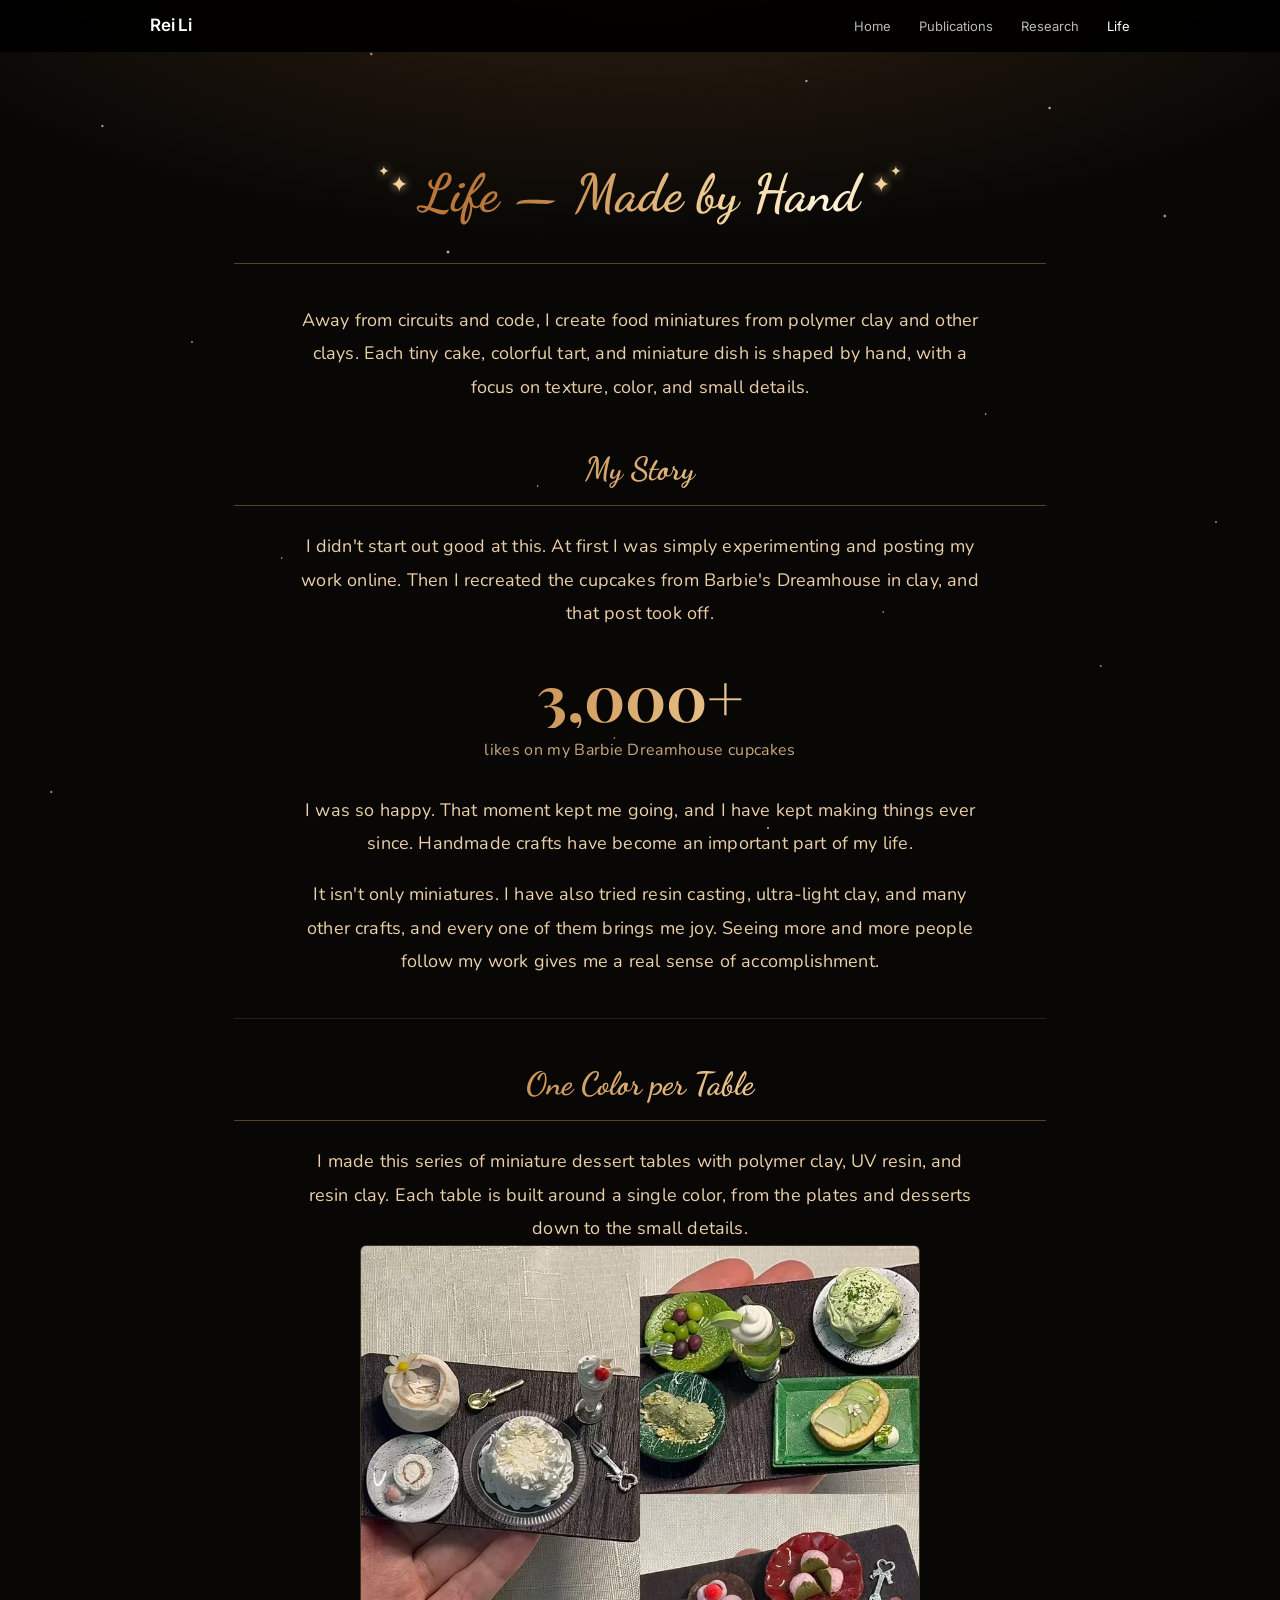
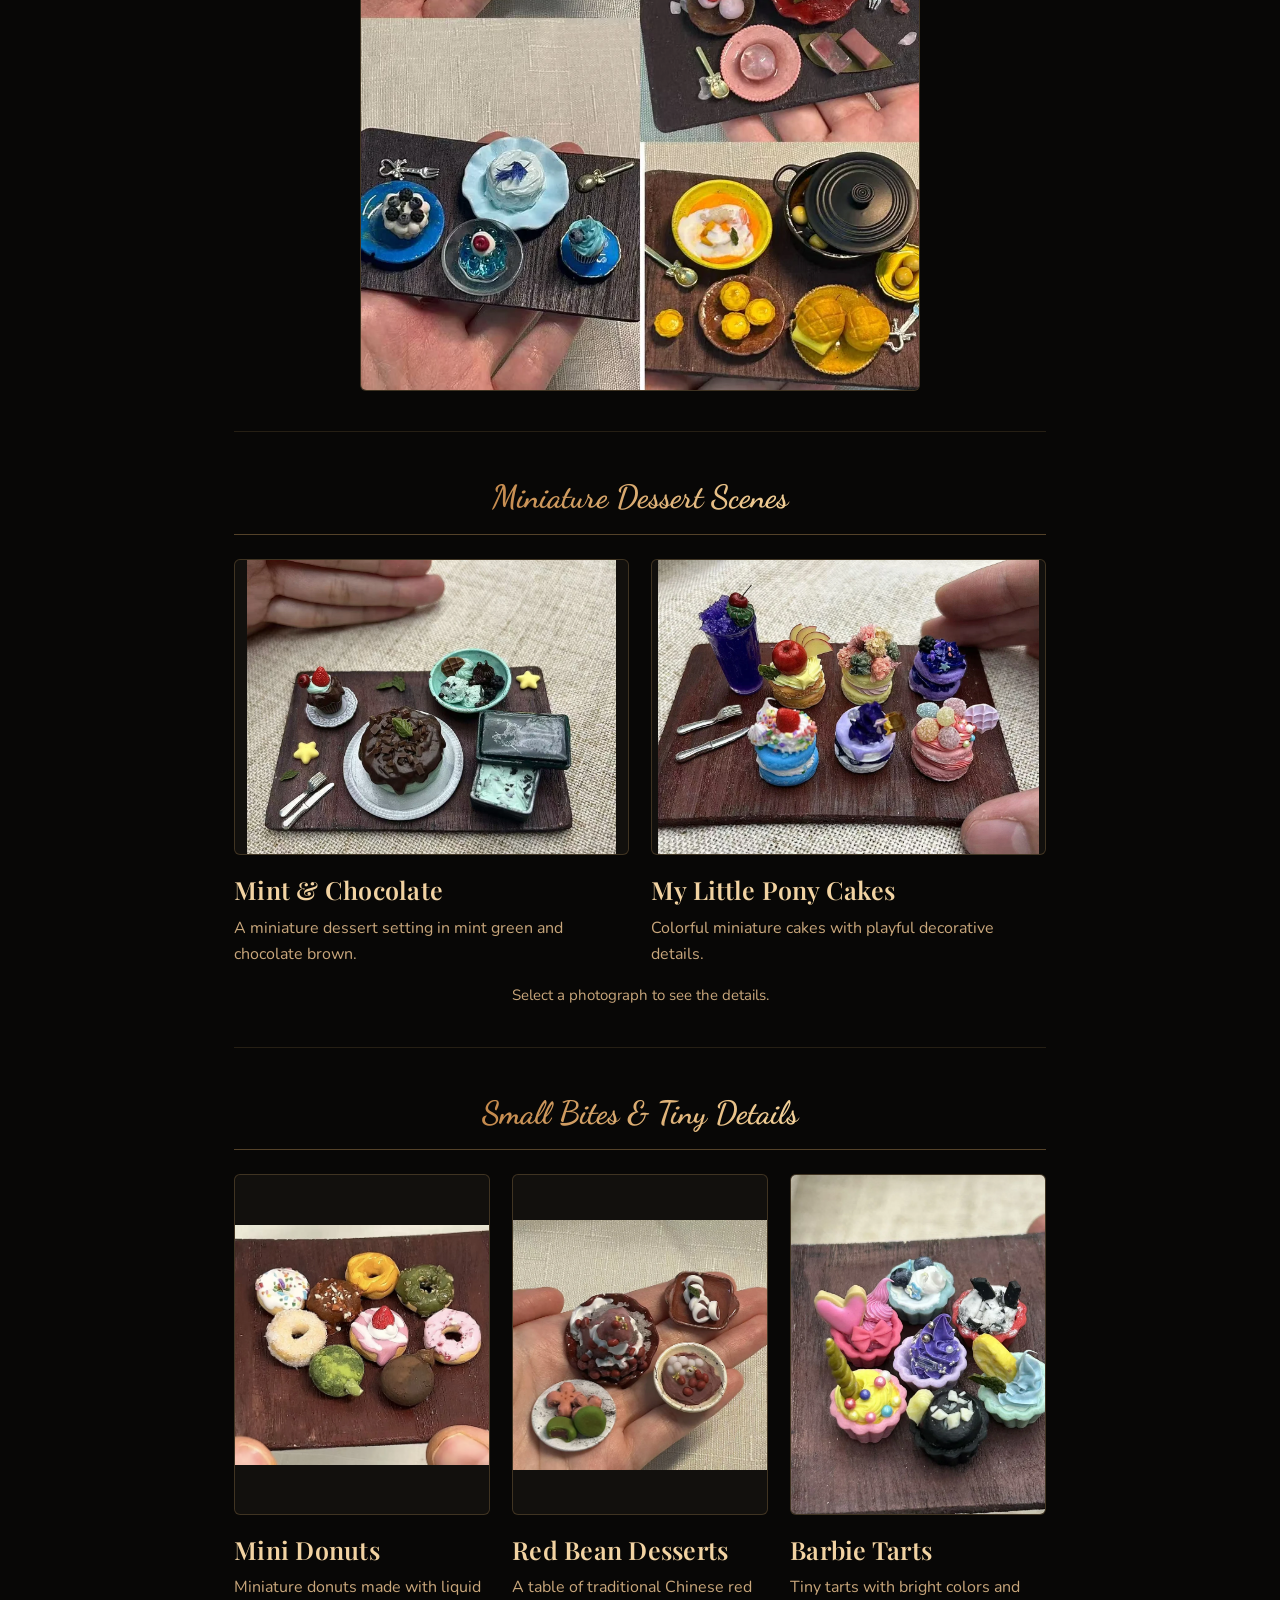
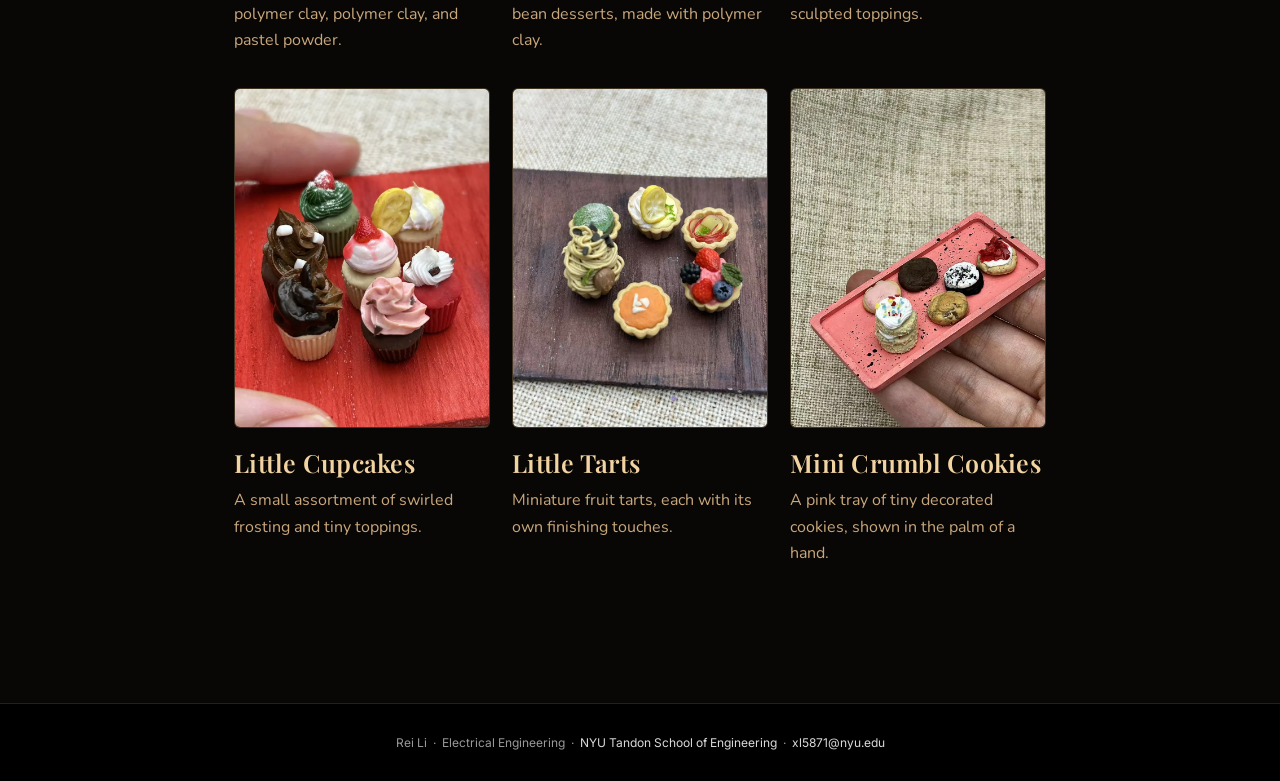
==== commit d2a82ed9: "Add My Story to Life page, softer body font, versioned stylesheet link Co-Authored-By: Claude Opus 5" ====
--- a/life.html
+++ b/life.html
@@ -6,8 +6,8 @@
   <title>Life — Rei Li</title>
   <link rel="preconnect" href="https://fonts.googleapis.com" />
   <link rel="preconnect" href="https://fonts.gstatic.com" crossorigin />
-  <link href="https://fonts.googleapis.com/css2?family=Playfair+Display:ital,wght@0,600;0,700;1,600&family=Lora:ital,wght@0,400;0,500;1,400&family=Inter:wght@400;500;600;700&family=Dancing+Script:wght@400;600;700&display=swap" rel="stylesheet" />
-  <link rel="stylesheet" href="style.css" />
+  <link href="https://fonts.googleapis.com/css2?family=Playfair+Display:ital,wght@0,600;0,700;1,600&family=Lora:ital,wght@0,400;0,500;1,400&family=Inter:wght@400;500;600;700&family=Dancing+Script:wght@400;600;700&family=Nunito:wght@400;500;600&display=swap" rel="stylesheet" />
+  <link rel="stylesheet" href="style.css?v=20261116" />
   <style>
     :root {
       --dark: #000; --primary: #E3B26E; --accent: #7a5a32;
@@ -54,7 +54,8 @@
     @keyframes twinkle { from { opacity: 0.25; } to { opacity: 1; } }
     main { position: relative; z-index: 1; }
 
-    main, main h1, main h2, main h3 { font-family: 'Dancing Script', cursive; }
+    main { font-family: 'Nunito', 'Segoe UI', sans-serif; }
+    main h1, main h2 { font-family: 'Dancing Script', cursive; }
     main { color: var(--text); }
     section { border-bottom-color: rgba(227, 178, 110, 0.14); }
     section h2 { text-transform: none; letter-spacing: 0; font-weight: 700; border-bottom: 1px solid rgba(227, 178, 110, 0.35); }
@@ -77,7 +78,7 @@
     .spark.s2 { font-size: 14px; vertical-align: 34px; animation-delay: -1.2s; }
     @keyframes sparkle { 0%, 100% { opacity: 0.3; transform: scale(0.7) rotate(0deg); } 50% { opacity: 1; transform: scale(1.15) rotate(20deg); } }
 
-    .life-intro { max-width: 680px; font-size: 23px; line-height: 1.75; margin-left: auto; margin-right: auto; text-align: center; color: var(--text); }
+    .life-intro { max-width: 680px; font-size: 18px; line-height: 1.85; letter-spacing: 0.01em; margin-left: auto; margin-right: auto; text-align: center; color: var(--text); }
     .gallery-grid { display: grid; grid-template-columns: repeat(3, minmax(0, 1fr)); gap: 34px 22px; }
     .gallery-featured { grid-template-columns: repeat(2, minmax(0, 1fr)); }
     .gallery-photo {
@@ -89,18 +90,27 @@
     .gallery-photo img { display: block; width: 100%; height: auto; aspect-ratio: 3 / 4; object-fit: contain; }
     .gallery-featured img { aspect-ratio: 4 / 3; }
     .gallery-photo:focus-visible { outline: 2px solid #f4d39b; outline-offset: 4px; }
-    figcaption { margin-top: 14px; font-size: 19px; line-height: 1.65; color: var(--muted); }
+    figcaption { margin-top: 14px; font-size: 16px; line-height: 1.65; color: var(--muted); }
     figcaption strong { display: block; font-family: 'Playfair Display', Georgia, serif; font-size: 25px; font-weight: 600; color: #F2D3A2; margin-bottom: 4px; letter-spacing: 0.01em; }
     .gallery-hero { max-width: 560px; margin-left: auto; margin-right: auto; }
     .gallery-hero .gallery-photo img { aspect-ratio: auto; }
-    .gallery-note { font-size: 19px; color: var(--muted); margin-top: 16px; text-align: center; }
+    .gallery-note { font-size: 15px; color: var(--muted); margin-top: 16px; text-align: center; }
+    .story p + p { margin-top: 18px; }
+    .story-stat { text-align: center; margin: 34px auto 30px; }
+    .story-stat b {
+      display: block; font-family: 'Playfair Display', Georgia, serif; font-size: 64px; line-height: 1; font-weight: 700;
+      background: var(--gold); background-size: 220% auto;
+      -webkit-background-clip: text; background-clip: text; color: transparent; -webkit-text-fill-color: transparent;
+      animation: shine 7s linear infinite;
+    }
+    .story-stat span { display: block; margin-top: 10px; font-size: 16px; letter-spacing: 0.02em; color: var(--muted); }
     @media (max-width: 640px) {
       .gallery-grid { grid-template-columns: repeat(2, minmax(0, 1fr)); gap: 24px 14px; }
       .page-header h1 { font-size: 40px; }
     }
     @media (max-width: 420px) { .gallery-featured { grid-template-columns: 1fr; } }
     @media (prefers-reduced-motion: reduce) {
-      .sky::before, .sky::after, .spark, main .page-header h1, main section h2 { animation: none; }
+      .sky::before, .sky::after, .spark, main .page-header h1, main section h2, .story-stat b { animation: none; }
       .sky::before, .sky::after { opacity: 0.7; }
     }
   </style>
@@ -125,6 +135,13 @@
     <span class="spark" aria-hidden="true">✦</span><span class="spark s2" aria-hidden="true">✦</span>
   </div>
   <p class="life-intro">Away from circuits and code, I create food miniatures from polymer clay and other clays. Each tiny cake, colorful tart, and miniature dish is shaped by hand, with a focus on texture, color, and small details.</p>
+  <section class="story">
+    <h2>My Story</h2>
+    <p class="life-intro">I didn't start out good at this. At first I was simply experimenting and posting my work online. Then I recreated the cupcakes from Barbie's Dreamhouse in clay, and that post took off.</p>
+    <div class="story-stat"><b>3,000+</b><span>likes on my Barbie Dreamhouse cupcakes</span></div>
+    <p class="life-intro">I was so happy. That moment kept me going, and I have kept making things ever since. Handmade crafts have become an important part of my life.</p>
+    <p class="life-intro">It isn't only miniatures. I have also tried resin casting, ultra-light clay, and many other crafts, and every one of them brings me joy. Seeing more and more people follow my work gives me a real sense of accomplishment.</p>
+  </section>
   <section>
     <h2>One Color per Table</h2>
     <p class="life-intro">I made this series of miniature dessert tables with polymer clay, UV resin, and resin clay. Each table is built around a single color, from the plates and desserts down to the small details.</p>
--- a/style.css
+++ b/style.css
@@ -23,21 +23,27 @@
   --sans: -apple-system, BlinkMacSystemFont, 'SF Pro Display', 'SF Pro Text', 'Inter', 'Helvetica Neue', Arial, sans-serif;
 }
 
-/* ── Page themes (from the original per-page palettes) ── */
-body.page-home {            /* Plum purple */
-  --dark:  #3E2F5D;
-  --theme: #5E4A8B;
-  --band:  #F7EEF3;
-}
-body.page-pubs {            /* Forest green + blush rose */
-  --dark:  #1A4D41;
-  --theme: #1A4D41;
-  --band:  #F6F1E5;
+/* ── Page themes (saturated versions of the original per-page palettes) ──
+   --theme   accent on white sections
+   --band    solid colour block (white text sits on it)
+   --on-band accent used inside the colour block                            */
+body.page-home {            /* Purple + pink */
+  --dark:    #2E1466;
+  --theme:   #6A3BD1;
+  --band:    #5B2DC2;
+  --on-band: #FFC4EC;
+}
+body.page-pubs {            /* Emerald green + rose */
+  --dark:    #063D2E;
+  --theme:   #0B7A57;
+  --band:    #0B7A57;
+  --on-band: #FFC2D1;
 }
 body.page-research {        /* Teal + amber */
-  --dark:  #27443F;
-  --theme: #3F7569;
-  --band:  #EEF6F4;
+  --dark:    #063F3B;
+  --theme:   #0B7C72;
+  --band:    #0B7C72;
+  --on-band: #FFC877;
 }
 
 *, *::before, *::after { box-sizing: border-box; margin: 0; padding: 0; }
@@ -181,7 +187,19 @@
   border: 0;
 }
 
-.site section.tint { background: var(--band); }
+.site section.tint {
+  background: var(--band);
+  color: #fff;
+  --ink:   #ffffff;
+  --grey:  rgba(255, 255, 255, 0.78);
+  --body:  rgba(255, 255, 255, 0.92);
+  --hair:  rgba(255, 255, 255, 0.22);
+  --theme: var(--on-band);
+}
+
+.site section.tint .st-published { color: #A8F0C6; }
+.site section.tint .st-review    { color: #FFD27A; }
+.site section.tint .st-prep      { color: rgba(255, 255, 255, 0.75); }
 
 /* headings */
 .site .kicker {
@@ -456,7 +474,7 @@
 .site .project-body p {
   font-size: 17px;
   line-height: 1.7;
-  color: #424245;
+  color: var(--body, #424245);
 }
 
 .site .project-body p + p { margin-top: 16px; }
